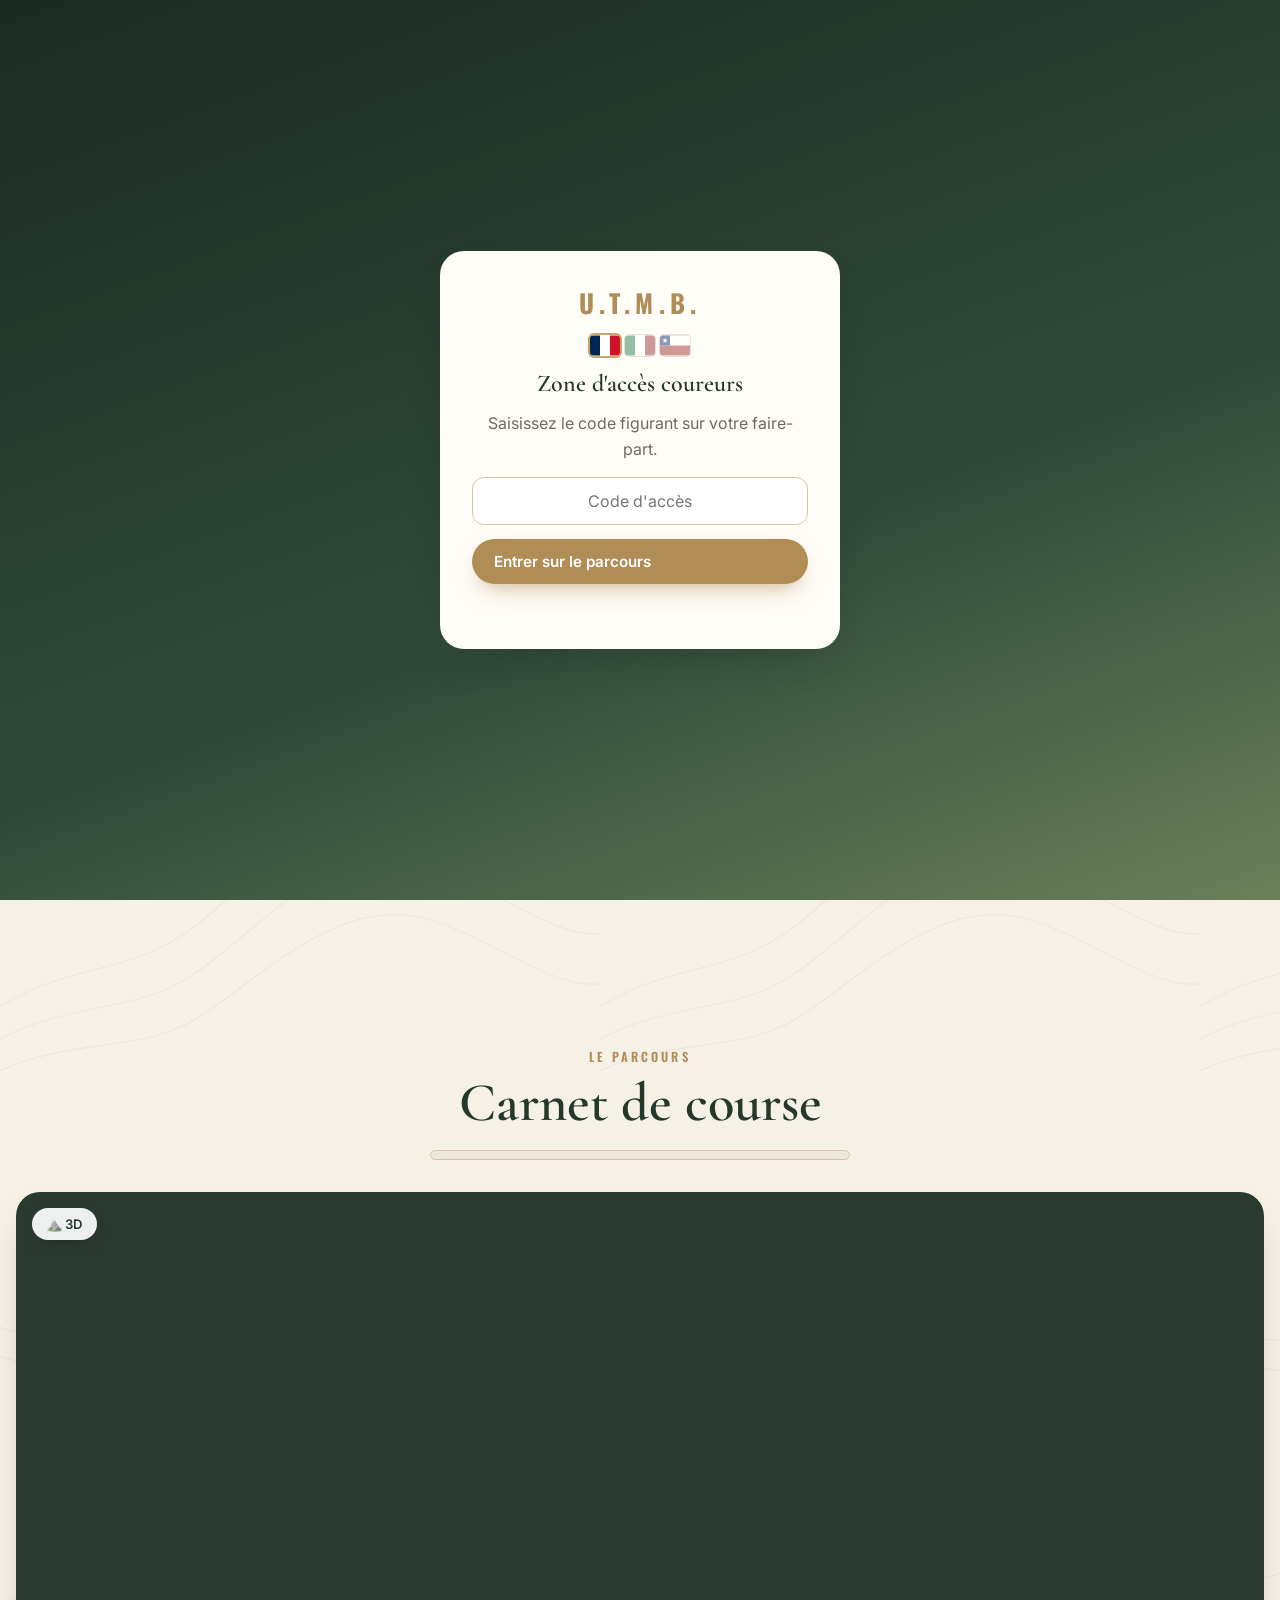
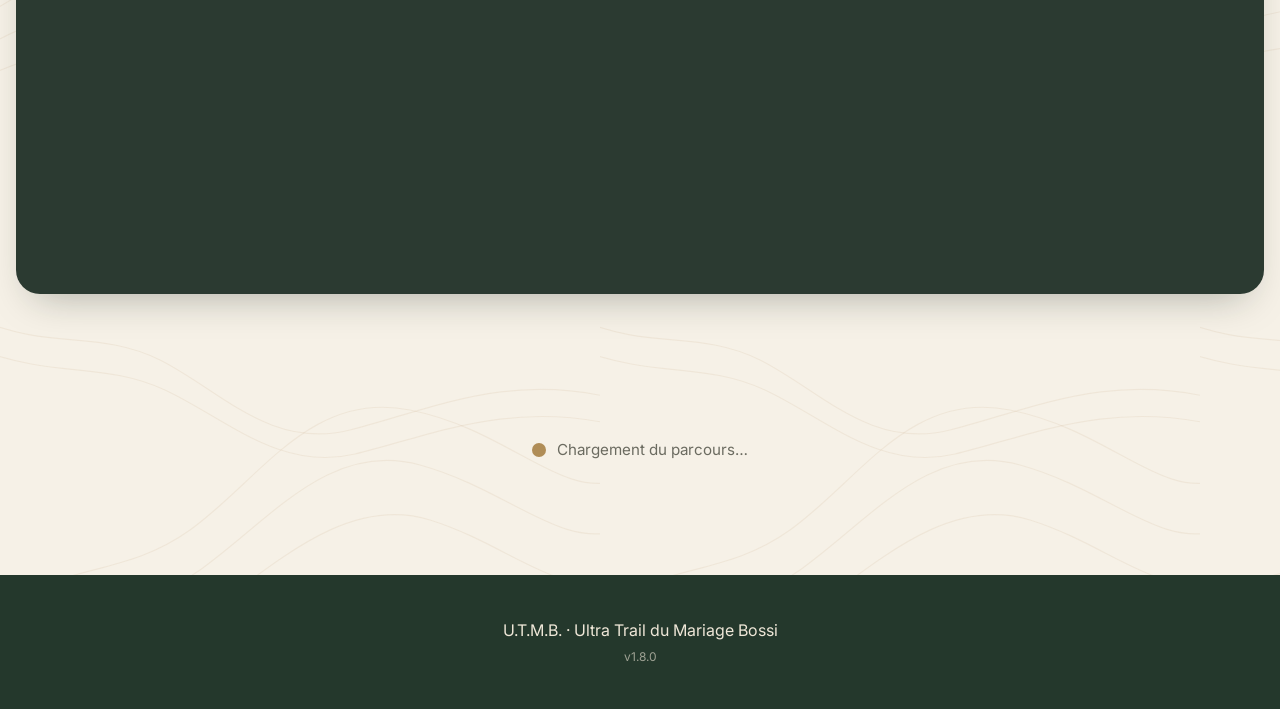
==== index.html @ bede14ff "Add files via upload" ====
<!DOCTYPE html>
<html lang="fr">
<head>
  <meta charset="utf-8">
  <meta name="viewport" content="width=device-width, initial-scale=1, viewport-fit=cover">
  <meta name="robots" content="noindex, nofollow">
  <meta name="theme-color" content="#24382c">
  <title>U.T.M.B. — Ultra Trail du Mariage Bossi</title>
  <!-- Appli (écran d'accueil) -->
  <link rel="manifest" href="manifest.webmanifest">
  <link rel="icon" href="icons/icon-192.png" type="image/png">
  <link rel="apple-touch-icon" href="icons/apple-touch-icon.png">
  <meta name="apple-mobile-web-app-capable" content="yes">
  <meta name="mobile-web-app-capable" content="yes">
  <meta name="apple-mobile-web-app-title" content="M&amp;L">
  <meta name="application-name" content="M&amp;L">
  <meta name="apple-mobile-web-app-status-bar-style" content="black-translucent">
  <link rel="preconnect" href="https://fonts.googleapis.com">
  <link rel="preconnect" href="https://fonts.gstatic.com" crossorigin>
  <!-- Polices chargées sans bloquer l'affichage -->
  <link rel="preload" as="style" href="https://fonts.googleapis.com/css2?family=Cormorant+Garamond:ital,wght@0,500;0,600;0,700;1,500&family=Inter:wght@400;500;600;700&family=Oswald:wght@500;600;700&display=swap" onload="this.onload=null;this.rel='stylesheet'">
  <!-- Connexions anticipées : données (Apps Script) et carte (chargée seulement à l'approche) -->
  <link rel="preconnect" href="https://script.google.com">
  <link rel="preconnect" href="https://script.googleusercontent.com">
  <link rel="dns-prefetch" href="https://unpkg.com">
  <link rel="stylesheet" href="style.css?v=1.8.0">
</head>
<body class="chargement">

  <!-- Porte d'accès (si code activé) -->
  <div id="gate" class="gate" hidden>
    <form id="gateForm" class="gate-card" autocomplete="off">
      <div class="gate-badge">U.T.M.B.</div>
      <div class="lang lang-gate" data-lang-switch></div>
      <h2 data-i18n="gate_titre">Zone d'accès coureurs</h2>
      <p data-i18n="gate_texte">Saisissez le code figurant sur votre faire-part.</p>
      <input id="gateInput" type="password" data-i18n-ph="gate_ph" placeholder="Code d'accès" aria-label="Code" required>
      <button type="submit" class="btn btn-gold" data-i18n="gate_btn">Entrer sur le parcours</button>
      <p id="gateError" class="gate-error" aria-live="polite"></p>
    </form>
  </div>

  <!-- Navigation -->
  <header class="nav" id="nav">
    <div class="nav-brand">
      <div class="nav-row">
        <a href="#top" class="nav-logo">U·T·M·B</a>
        <div class="lang" data-lang-switch role="group" aria-label="Langue / Lingua / Idioma"></div>
      </div>
    </div>
    <div class="nav-right">
      <button type="button" class="btn-install" id="btnInstall" hidden><span class="bi-ico" aria-hidden="true">📲</span><span class="bi-txt" data-i18n="installer_court">Installer l'appli</span></button>
      <nav id="navLinks" class="nav-links" aria-label="Sections"></nav>
    </div>
  </header>

  <!-- Accueil -->
  <section class="hero" id="top">
    <div class="hero-bg" id="heroBg"></div>
    <div class="hero-veil"></div>
    <div class="hero-content">
      <p class="hero-kicker" id="heroLieu"></p>
      <h1 class="hero-title" id="heroTitre">U.T.M.B.</h1>
      <p class="hero-sub" id="heroSousTitre">Ultra Trail du Mariage Bossi</p>
      <p class="hero-names" id="heroPrenoms"></p>
      <div class="chrono" id="chrono" hidden>
        <div><span id="cJ">0</span><small data-i18n="jours">jours</small></div>
        <div><span id="cH">00</span><small data-i18n="heures">heures</small></div>
        <div><span id="cM">00</span><small data-i18n="min">min</small></div>
        <div><span id="cS">00</span><small data-i18n="sec">sec</small></div>
      </div>
      <!-- Altimètre : l'altitude monte au fil des jours -->
      <div class="alti" id="alti" hidden>
        <svg class="alti-svg" viewBox="0 0 300 70" preserveAspectRatio="none" aria-hidden="true">
          <defs><clipPath id="altiClip"><rect id="altiClipRect" x="0" y="0" width="0" height="70"/></clipPath></defs>
          <path id="altiBase" class="alti-base"/>
          <path id="altiFill" class="alti-fill" clip-path="url(#altiClip)"/>
          <circle id="altiDot" class="alti-dot" r="5" cx="0" cy="62"/>
        </svg>
        <div class="alti-txt">
          <span class="alti-label" data-i18n="alti_label">Altitude du jour</span>
          <strong><span id="altiVal">0</span> m</strong>
          <span class="alti-max" id="altiMax"></span>
        </div>
      </div>
      <p class="hero-date" id="heroDate"></p>
    </div>
    <a href="#parcours" class="btn btn-gold btn-lg hero-cta" data-i18n="cta">Prendre le départ ↓</a>
    <div class="dossard" id="dossard" hidden>
      <div class="dossard-top" data-i18n="dossard_top">U.T.M.B. · Finisher en devenir</div>
      <div class="dossard-num" id="dossardNum">000</div>
      <div class="dossard-name" id="dossardName"></div>
    </div>
  </section>

  <!-- Mot d'accueil + bandeau photos -->
  <section class="intro">
    <p id="introMessage" class="intro-message"></p>
    <div class="strip" id="strip" hidden><div class="strip-track" id="stripTrack"></div></div>
  </section>

  <!-- Parcours 3D / 2D -->
  <section class="parcours" id="parcours">
    <div class="section-head">
      <span class="eyebrow" data-i18n="parcours_eyebrow">Le parcours</span>
      <h2 data-i18n="parcours_titre">Carnet de course</h2>
      <div class="progress">
        <div class="progress-bar"><span id="progressFill"></span></div>
        <p id="progressText"></p>
      </div>
    </div>
    <div class="map-wrap">
      <div id="map" class="map" role="region" aria-label="Map 3D"></div>
      <div id="map2d" class="map map2d" role="region" aria-label="Map 2D" hidden></div>
      <div class="map-tools">
        <button type="button" class="chip" id="btnTour" data-i18n="survol">⟳ Survol</button>
        <button type="button" class="chip" id="btnReset" data-i18n="ensemble">⌂ Vue d'ensemble</button>
        <button type="button" class="chip" id="btnMode">🗺️ 2D</button>
      </div>
      <aside class="cp-panel" id="cpPanel"></aside>
    </div>
  </section>

  <!-- Étapes / sections -->
  <main id="sections" class="sections" aria-busy="true"><div class="loader"><span class="loader-dot"></span><span data-i18n="chargement">Chargement du parcours…</span></div></main>

  <!-- Galerie -->
  <section class="galerie" id="galerie" hidden>
    <div class="section-head">
      <span class="eyebrow" data-i18n="galerie_eyebrow">Souvenirs de sentiers</span>
      <h2 data-i18n="galerie">Galerie</h2>
    </div>
    <div class="grid" id="galerieGrid"></div>
  </section>

  <footer class="footer">
    <p>U.T.M.B. · Ultra Trail du Mariage Bossi</p>
    <p class="footer-small" id="footerVersion"></p>
  </footer>

  <!-- Visionneuse -->
  <div class="lightbox" id="lightbox" hidden role="dialog" aria-modal="true">
    <button type="button" class="lb-close" id="lbClose" aria-label="✕">✕</button>
    <button type="button" class="lb-nav lb-prev" id="lbPrev" aria-label="‹">‹</button>
    <img id="lbImg" alt="">
    <button type="button" class="lb-nav lb-next" id="lbNext" aria-label="›">›</button>
    <span class="lb-count" id="lbCount" aria-live="polite"></span>
  </div>

  <!-- Aide installation iPhone -->
  <div class="modal" id="iosModal" hidden>
    <div class="modal-card" role="dialog" aria-modal="true" aria-labelledby="iosTitre">
      <button type="button" class="lb-close" id="iosClose" aria-label="✕">✕</button>
      <h3 id="iosTitre" data-i18n="ios_titre">Ajouter à l'écran d'accueil</h3>
      <ol>
        <li data-i18n="ios_1">Touchez le bouton Partager (carré avec une flèche) en bas de Safari.</li>
        <li data-i18n="ios_2">Choisissez « Sur l'écran d'accueil ».</li>
        <li data-i18n="ios_3">Touchez « Ajouter » : l'icône UTMB apparaît comme une appli.</li>
      </ol>
    </div>
  </div>

  <div class="toast" id="toast" role="status" aria-live="polite"></div>

  <script src="cles.js?v=1.8.0"></script>
  <script src="config.js?v=1.8.0"></script>
  <script src="i18n.js?v=1.8.0"></script>
  <script src="app.js?v=1.8.0"></script>
</body>
</html>
---- style.css ----
/* UTMB — Alpin chic & champêtre — V1.8.0 */
:root{
  --forest:#24382c; --forest-2:#2f4a3a; --moss:#6b7f5a; --sage:#a9b79a;
  --cream:#f6f1e7; --linen:#efe7d8; --sand:#d8c3a5; --gold:#b08d57; --gold-2:#c9a66b;
  --ink:#1f2a24; --muted:#6b6b60; --snow:#ffffff; --lock:#9a9a92;
  --radius:18px; --shadow:0 18px 40px -18px rgba(20,35,25,.35);
  --serif:'Cormorant Garamond',Georgia,serif; --sans:'Inter',system-ui,sans-serif; --race:'Oswald','Arial Narrow',sans-serif;
}
*{box-sizing:border-box}
[hidden]{display:none!important}
html{scroll-behavior:smooth}
body{margin:0;font-family:var(--sans);color:var(--ink);background:var(--cream);line-height:1.6;-webkit-font-smoothing:antialiased;
  background-image:url("data:image/svg+xml,%3Csvg xmlns='http://www.w3.org/2000/svg' width='600' height='600' viewBox='0 0 600 600'%3E%3Cg fill='none' stroke='%23b08d57' stroke-opacity='.10' stroke-width='1.2'%3E%3Cpath d='M-20 420c80-60 140-40 210-90s120-140 220-120 150 90 210 70'/%3E%3Cpath d='M-20 450c90-55 150-30 220-80s130-130 220-105 140 85 200 65'/%3E%3Cpath d='M-20 480c95-50 160-20 230-70s140-115 220-90 130 80 190 60'/%3E%3Cpath d='M-20 120c70 30 120 10 180 40s110 90 190 70 160-60 270-30'/%3E%3Cpath d='M-20 150c75 28 125 12 185 40s115 82 190 64 155-55 265-28'/%3E%3C/g%3E%3C/svg%3E");}
img{max-width:100%;display:block}
a{color:var(--forest-2)}
h1,h2,h3{font-family:var(--serif);font-weight:600;line-height:1.1;margin:0}
.btn{display:inline-flex;align-items:center;gap:.5rem;border:0;border-radius:999px;padding:.8rem 1.4rem;font:600 .95rem var(--sans);cursor:pointer;text-decoration:none;transition:transform .2s,box-shadow .2s,background .2s}
.btn:hover{transform:translateY(-2px)}
.btn:focus-visible,.chip:focus-visible,.lang button:focus-visible,.nav-links a:focus-visible,input:focus-visible,select:focus-visible,textarea:focus-visible{outline:3px solid var(--gold-2);outline-offset:2px}
.btn-gold{background:var(--gold);color:#fff;box-shadow:0 10px 24px -10px rgba(176,141,87,.8)}
.btn-gold:hover{background:#9c7a47}
.btn-ghost{background:transparent;color:var(--forest);border:1.5px solid var(--forest)}
.btn-glass{background:rgba(255,255,255,.14);color:#fff;border:1.5px solid rgba(255,255,255,.55);backdrop-filter:blur(4px)}
.btn-glass:hover{background:rgba(255,255,255,.24)}
.btn-lg{padding:1rem 1.8rem;font-size:1.05rem}
.eyebrow{font:600 .78rem var(--race);letter-spacing:.25em;text-transform:uppercase;color:var(--gold)}

/* Nav */
.nav{position:fixed;inset:0 0 auto 0;z-index:50;display:flex;align-items:center;justify-content:space-between;gap:1rem;padding:.7rem 1.2rem;padding-top:max(.7rem,env(safe-area-inset-top));transition:background .3s,box-shadow .3s}
.nav.scrolled{background:rgba(36,56,44,.92);backdrop-filter:blur(8px);box-shadow:0 6px 20px -10px rgba(0,0,0,.4)}
.nav-brand{display:flex;align-items:center;flex:none}
.nav-right{display:flex;align-items:center;gap:.6rem;min-width:0}
.nav-row{display:flex;align-items:center;gap:.8rem}
.btn-install{flex:none;display:inline-flex;align-items:center;gap:.3rem;border:1px solid rgba(255,255,255,.35);background:rgba(0,0,0,.18);color:rgba(255,255,255,.85);font:500 .72rem/1 var(--sans);letter-spacing:.02em;padding:.32rem .6rem;border-radius:999px;cursor:pointer;transition:background .2s,color .2s;white-space:nowrap}
.btn-install:hover{background:rgba(255,255,255,.15);color:#fff}
.btn-install:focus-visible{outline:2px solid var(--gold-2);outline-offset:2px}
.nav-logo{font:700 1.1rem var(--race);letter-spacing:.2em;color:#fff;text-decoration:none}
.nav-links{display:flex;gap:.35rem;overflow-x:auto;scrollbar-width:none;align-items:center;padding:3px 3px}
.nav-links::-webkit-scrollbar{display:none}
.nav-links a{display:inline-flex;align-items:center;gap:.35rem;white-space:nowrap;color:#fff;text-decoration:none;font-size:.85rem;padding:.35rem .75rem;border-radius:999px;opacity:.9;transition:background .2s}
.nav-links a:hover{background:rgba(255,255,255,.15)}
.nav-links a.current{background:rgba(201,166,107,.35);opacity:1}
.nav-links a.locked{opacity:.45}
.nl-num{display:none;line-height:1}

/* Sélecteur de langue */
.lang{display:flex;gap:.3rem;align-items:center}
.lang button{width:30px;height:21px;padding:0;border:0;border-radius:4px;overflow:hidden;cursor:pointer;background:none;opacity:.5;filter:saturate(.6);transition:opacity .2s,transform .2s,filter .2s;box-shadow:0 0 0 1px rgba(255,255,255,.35)}
.lang button svg{display:block;width:100%;height:100%;pointer-events:none}
.lang button:hover{opacity:.85;transform:translateY(-1px)}
.lang button[aria-pressed="true"]{opacity:1;filter:none;box-shadow:0 0 0 2px var(--gold-2)}
.lang-gate{justify-content:center}
.lang-gate button{box-shadow:0 0 0 1px var(--sand)}

/* Hero */
.hero{position:relative;min-height:100svh;display:grid;grid-template-columns:minmax(0,1fr);place-items:center;text-align:center;color:#fff;overflow:visible;z-index:2;background:linear-gradient(160deg,#1c2b22 0%,#2f4a3a 55%,#6b7f5a 100%)}
.hero-bg{position:absolute;inset:0;overflow:hidden;background:inherit}
.hero-bg .slide{position:absolute;inset:0;opacity:0;transition:opacity 1.6s ease}
.hero-bg .slide.on{opacity:1}
.hero-bg .slide img{width:100%;height:100%;object-fit:cover;object-position:var(--px,50%) var(--py,50%);transform-origin:var(--px,50%) var(--py,50%);transform:scale(calc(var(--z,1) * 1.06));transition:transform 8s ease}
.hero-bg .slide.on img{transform:scale(var(--z,1))}
.hero-bg.empty::after{content:"";position:absolute;inset:auto 0 0 0;height:55%;background:
  url("data:image/svg+xml,%3Csvg xmlns='http://www.w3.org/2000/svg' viewBox='0 0 1440 400' preserveAspectRatio='none'%3E%3Cpath fill='%23ffffff' fill-opacity='.08' d='M0 400 L0 260 L180 120 L300 220 L470 40 L640 230 L760 150 L900 260 L1060 90 L1220 240 L1440 140 L1440 400Z'/%3E%3Cpath fill='%23ffffff' fill-opacity='.12' d='M0 400 L0 320 L220 210 L380 300 L560 170 L720 300 L880 230 L1040 320 L1240 200 L1440 290 L1440 400Z'/%3E%3C/svg%3E") bottom/100% 100% no-repeat}
.hero-veil{position:absolute;inset:0;pointer-events:none;background:linear-gradient(180deg,rgba(20,30,24,.55) 0%,rgba(20,30,24,.25) 45%,rgba(20,30,24,.7) 100%)}
.hero-content{position:relative;z-index:2;padding:7rem 1.2rem 7.5rem;max-width:900px;width:100%;min-width:0}
.hero-kicker{font:600 .85rem var(--race);letter-spacing:.3em;text-transform:uppercase;color:var(--sand);margin:0 0 1rem}
.hero-title{font-family:var(--race);font-weight:700;font-size:clamp(3.6rem,13vw,9rem);letter-spacing:.08em;line-height:.95;text-shadow:0 8px 30px rgba(0,0,0,.35)}
.hero-sub{font:italic 500 clamp(1.3rem,3.6vw,2.1rem) var(--serif);margin:.4rem 0 1.4rem;color:var(--linen)}
.hero-names{font:600 clamp(1.8rem,5vw,3rem) var(--serif);margin:0 0 1.4rem}
.hero-date{font-size:.95rem;letter-spacing:.12em;text-transform:uppercase;color:var(--sand);margin:.4rem 0 2rem}
.hero-cta{position:absolute;z-index:4;left:50%;bottom:max(2rem,env(safe-area-inset-bottom));transform:translateX(-50%);white-space:nowrap}
.hero-cta:hover{transform:translate(-50%,-2px)}
.chrono{display:inline-grid;grid-template-columns:repeat(4,minmax(64px,1fr));gap:.5rem;margin:0 0 .8rem;padding:.7rem;border-radius:14px;background:rgba(0,0,0,.35);border:1px solid rgba(255,255,255,.18);backdrop-filter:blur(4px)}
.chrono div{display:flex;flex-direction:column;align-items:center}
.chrono span{font:600 clamp(1.6rem,5vw,2.4rem) var(--race);color:#fff;font-variant-numeric:tabular-nums}
.chrono small{font-size:.65rem;letter-spacing:.2em;text-transform:uppercase;color:var(--sand)}

/* Altimètre */
.alti{display:flex;align-items:center;gap:1rem;max-width:460px;width:100%;margin:0 auto .4rem;padding:.6rem .9rem;border-radius:14px;background:rgba(0,0,0,.3);border:1px solid rgba(255,255,255,.15);backdrop-filter:blur(4px)}
.alti-svg{flex:1;height:56px;min-width:0}
.alti-base{fill:rgba(255,255,255,.14);stroke:rgba(255,255,255,.35);stroke-width:1}
.alti-fill{fill:var(--gold-2);opacity:.9}
.alti-dot{fill:#fff;stroke:var(--gold);stroke-width:3;filter:drop-shadow(0 0 4px rgba(255,255,255,.8))}
.alti-txt{display:flex;flex-direction:column;align-items:flex-end;line-height:1.15;flex:none;text-align:right}
.alti-label{font:600 .6rem var(--race);letter-spacing:.2em;text-transform:uppercase;color:var(--sand)}
.alti-txt strong{font:700 1.5rem var(--race);font-variant-numeric:tabular-nums}
.alti-max{font-size:.7rem;color:var(--sand)}

/* Dossard */
.dossard{position:absolute;z-index:3;right:1.2rem;bottom:1.2rem;width:170px;background:#fff;color:var(--ink);border-radius:10px;padding:.6rem .7rem .7rem;box-shadow:var(--shadow);transform:rotate(-4deg);text-align:center;border-top:10px solid var(--gold)}
.dossard::before,.dossard::after{content:"";position:absolute;top:6px;width:8px;height:8px;border-radius:50%;background:var(--linen);box-shadow:inset 0 1px 2px rgba(0,0,0,.3)}
.dossard::before{left:8px}.dossard::after{right:8px}
.dossard-top{font:600 .6rem var(--race);letter-spacing:.15em;color:var(--muted)}
.dossard-num{font:700 3rem/1 var(--race);color:var(--forest)}
.dossard-name{font:600 .9rem var(--sans);text-transform:uppercase;letter-spacing:.05em}

/* Intro */
.intro{padding:4rem 1.2rem 2rem;text-align:center}
.intro-message{max-width:720px;margin:0 auto;font:500 clamp(1.25rem,2.8vw,1.6rem)/1.5 var(--serif);color:var(--forest)}
.strip{margin:2.5rem -1.2rem 0;overflow:hidden;-webkit-mask-image:linear-gradient(90deg,transparent,#000 8%,#000 92%,transparent);mask-image:linear-gradient(90deg,transparent,#000 8%,#000 92%,transparent);touch-action:pan-y}
.strip-track{display:flex;gap:1rem;width:max-content;will-change:transform;-webkit-backface-visibility:hidden;backface-visibility:hidden}

.strip img{height:220px;width:auto;min-width:120px;flex:none;border-radius:12px;object-fit:cover;cursor:zoom-in;box-shadow:var(--shadow)}
.strip img:nth-child(odd){transform:rotate(-1.5deg)}.strip img:nth-child(even){transform:rotate(1.5deg)}
@keyframes defile{to{transform:translateX(-50%)}}
.strip-in{margin:1.6rem -1.8rem}
.strip-in img{height:180px}

/* Sections communes */
.section-head{text-align:center;margin:0 auto 2rem;max-width:760px;padding:0 1.2rem}
.section-head h2{font-size:clamp(2.2rem,6vw,3.4rem);color:var(--forest);margin:.3rem 0 1rem}

/* Parcours */
.parcours{padding:3rem 0 4rem;scroll-margin-top:60px}
.progress{max-width:420px;margin:0 auto}
.progress-bar{height:10px;border-radius:999px;background:var(--linen);overflow:hidden;border:1px solid var(--sand)}
.progress-bar span{display:block;height:100%;width:0;background:linear-gradient(90deg,var(--moss),var(--gold));transition:width 1.4s ease}
.progress p{margin:.5rem 0 0;font-size:.9rem;color:var(--muted)}
.map-wrap{position:relative;margin:0 auto;max-width:1400px;padding:0 1rem}
.map{height:min(78vh,720px);min-height:460px;border-radius:24px;overflow:hidden;box-shadow:var(--shadow);background:#2b3a31}
.map-tools{position:absolute;top:1rem;left:2rem;display:flex;flex-wrap:wrap;gap:.5rem;z-index:5;max-width:calc(100% - 4rem)}
.chip{border:0;border-radius:999px;padding:.5rem .9rem;background:rgba(255,255,255,.92);color:var(--forest);font:600 .82rem var(--sans);cursor:pointer;box-shadow:0 6px 16px -8px rgba(0,0,0,.4)}
.chip.on{background:var(--gold);color:#fff}

/* Carte 2D */
.map2d{background:#2b3a31}
.m2-voile{fill:#14201a;opacity:.22;pointer-events:none}
.m2-photo image{pointer-events:none}
.m2-credit{position:absolute;right:.6rem;bottom:.5rem;font-size:10px;color:rgba(255,255,255,.75);text-shadow:0 1px 2px #000;pointer-events:none}
.map2d svg{display:block;width:100%;height:100%}
.m2-ring{fill:none;stroke:rgba(239,231,216,.12);stroke-width:1.2}
.m2-glow{fill:none;stroke:rgba(0,0,0,.35);stroke-width:7;stroke-linecap:round;stroke-linejoin:round}
.m2-route{fill:none;stroke:#fff;stroke-width:2.2;stroke-dasharray:4 5;stroke-linecap:round}
.m2-done{fill:none;stroke:#e0b56e;stroke-width:4.5;stroke-linecap:round;stroke-linejoin:round}
.m2-mk{cursor:pointer}
.m2-mk circle{fill:var(--gold);stroke:#fff;stroke-width:3}
.m2-mk.locked circle{fill:var(--lock)}
.m2-mk.nouveau circle{fill:#c0563b}
.m2-mk.active circle{stroke:var(--gold-2);stroke-width:5}
.m2-mk text{font-family:var(--race);font-weight:700;fill:#fff;text-anchor:middle;dominant-baseline:central;pointer-events:none}
.m2-lbl{font-family:var(--sans);font-weight:600;fill:#fff;text-anchor:middle;paint-order:stroke;stroke:rgba(0,0,0,.6);pointer-events:none}
.m2-summit{font-family:var(--sans);font-weight:600;fill:#fff;paint-order:stroke;stroke:rgba(0,0,0,.55)}
.m2-ring,.m2-glow,.m2-route,.m2-done,.m2-mk circle{vector-effect:non-scaling-stroke}
.m2-mk:focus{outline:none}
.m2-mk:focus-visible circle{stroke:var(--gold-2);stroke-width:5}

.cp-panel{position:absolute;top:1rem;right:2rem;bottom:1rem;width:300px;overflow-y:auto;z-index:5;display:flex;flex-direction:column;gap:.55rem;padding:.2rem;scrollbar-width:thin}
.cp{display:grid;grid-template-columns:44px 1fr;gap:.7rem;align-items:center;text-align:left;width:100%;border:0;border-radius:14px;padding:.65rem .75rem;background:rgba(255,255,255,.93);backdrop-filter:blur(6px);cursor:pointer;box-shadow:0 8px 20px -12px rgba(0,0,0,.5);transition:transform .2s,background .2s;font-family:var(--sans);color:var(--ink)}
.cp:hover{transform:translateX(-4px)}
.cp.active{background:var(--forest);color:#fff}
.cp.active .cp-meta{color:var(--sand)}
.cp-num{width:44px;height:44px;border-radius:50%;display:grid;place-items:center;font:700 1rem var(--race);background:var(--gold);color:#fff}
.cp.locked .cp-num{background:var(--lock)}
.cp.locked{opacity:.75}
.cp-title{font-weight:700;font-size:.95rem;display:flex;gap:.4rem;align-items:center;flex-wrap:wrap}
.cp-meta{font-size:.75rem;color:var(--muted)}
.badge{font:700 .62rem var(--race);letter-spacing:.1em;padding:.15rem .45rem;border-radius:999px;background:#c0563b;color:#fff;text-transform:uppercase;animation:pulse 1.8s infinite}
@keyframes pulse{50%{opacity:.55}}

/* Marqueurs carte 3D */
.marker{position:relative;width:40px;height:40px;border-radius:50%;display:grid;place-items:center;font:700 .95rem var(--race);color:#fff;background:var(--gold);border:3px solid #fff;box-shadow:0 6px 16px rgba(0,0,0,.45);cursor:pointer;transition:transform .2s}
.marker:hover{transform:scale(1.15)}
.marker.locked{background:var(--lock);width:34px;height:34px;font-size:.8rem}
.marker.nouveau{background:#c0563b}
.marker.nouveau::after{content:"";position:absolute;inset:-8px;border-radius:50%;border:3px solid #c0563b;animation:ring 1.6s infinite}
@keyframes ring{from{transform:scale(.8);opacity:1}to{transform:scale(1.5);opacity:0}}
.marker-label{position:absolute;top:44px;left:50%;transform:translateX(-50%);white-space:nowrap;font:600 .72rem var(--sans);color:#fff;text-shadow:0 1px 4px rgba(0,0,0,.9)}
.marker.locked .marker-label{top:auto;bottom:40px;opacity:.85}
.summit{font:600 .75rem var(--sans);color:#fff;text-shadow:0 1px 5px rgba(0,0,0,.9);display:flex;align-items:center;gap:.3rem}
.maplibregl-ctrl-attrib{font-size:10px}

/* Étapes */
.sections{display:flex;flex-direction:column;gap:2.5rem;padding:2rem 1rem 4rem;max-width:1000px;margin:0 auto}
.stage{position:relative;background:#fffdf8;border-radius:28px;box-shadow:var(--shadow);overflow:hidden;border:1px solid var(--linen);scroll-margin-top:80px}
.stage-head{display:flex;align-items:center;gap:1rem;padding:1.6rem 1.8rem 1.2rem;border-bottom:1px dashed var(--sand);background:linear-gradient(90deg,var(--linen),#fffdf8)}
.stage-num{flex:none;width:58px;height:58px;border-radius:50%;display:grid;place-items:center;font:700 1.3rem var(--race);color:#fff;background:var(--forest)}
.stage-cp{font:600 .75rem var(--race);letter-spacing:.2em;text-transform:uppercase;color:var(--gold)}
.stage h2{font-size:clamp(1.8rem,4.5vw,2.5rem);color:var(--forest)}
.stage-sub{margin:.1rem 0 0;color:var(--muted);font-style:italic;font-family:var(--serif);font-size:1.15rem}
.stage-body{padding:1.6rem 1.8rem 2rem}
.stage-body p{margin:0 0 1rem}
.stage-photos{display:grid;grid-template-columns:repeat(auto-fill,minmax(160px,1fr));gap:.7rem;margin:1.2rem 0}
.stage-photos img,.grid img{width:100%;aspect-ratio:4/3;object-fit:cover;border-radius:12px;cursor:zoom-in;transition:transform .3s}
.stage-photos img:hover,.grid img:hover{transform:scale(1.03)}
.stage.locked .stage-head{background:#eeece6}
.stage.locked .stage-num{background:var(--lock)}
.stage.locked h2,.stage.locked .stage-cp{color:var(--lock)}
.stage.locked .stage-body{position:relative;min-height:170px;display:grid;place-items:center;text-align:center;color:var(--muted);
  background:repeating-linear-gradient(-45deg,#f3f1ec 0 14px,#ebe8e1 14px 28px)}
.lock-ico{font-size:2.2rem;margin-bottom:.3rem}
.stage-new{position:absolute;top:1.1rem;right:1.2rem}
/* Pastille « Nouveau » : en ligne sur ordinateur, posée sur la pastille numérotée sur téléphone */
.num-wrap{position:relative;flex:none;display:inline-flex}
.badge-coin{display:none}
.stage-head{position:relative}
.nl-badge{margin-left:.15rem;font-size:.55rem;padding:.1rem .4rem}
.stage-head{padding-right:7.5rem}
.stage.locked .stage-head{padding-right:1.8rem}

/* Formulaires */
.form{display:grid;gap:1rem;margin-top:1.2rem;padding:1.4rem;border-radius:18px;background:var(--cream);border:1px solid var(--linen)}
.form-grid{display:grid;grid-template-columns:repeat(2,minmax(0,1fr));gap:1rem 1rem}
.q{display:flex;flex-direction:column;gap:.35rem;min-width:0}
.q-pleine{grid-column:1/-1}
.q > label,.choice-set legend{font-weight:600;font-size:.88rem;color:var(--forest)}
.choice-set{border:0;margin:0;padding:0;min-width:0}
.choice-set legend{padding:0;margin-bottom:.45rem}
.q-aide{margin:-.2rem 0 .5rem;font-size:.8rem;color:var(--muted)}
.req{color:#b04030;font-weight:700}
.form-legende{margin:0;font-size:.78rem;color:var(--muted)}
.q-err input,.q-err select,.q-err textarea{border-color:#b04030!important;box-shadow:0 0 0 3px rgba(176,64,48,.15)}
.q-err .choice label{border-color:#b04030}
.q-err > label,.q-err legend{color:#b04030}
.form input,.form select,.form textarea{font:400 1rem var(--sans);padding:.75rem .9rem;border-radius:12px;border:1.5px solid var(--sand);background:#fff;color:var(--ink);width:100%}
.form textarea{min-height:90px;resize:vertical}
.choice{display:flex;gap:.6rem;flex-wrap:wrap}
.choice label{display:flex;flex:1;min-width:110px;flex-direction:row;color:var(--ink);font-size:.95rem;align-items:center;gap:.5rem;padding:.75rem 1rem;border-radius:12px;border:1.5px solid var(--sand);background:#fff;cursor:pointer;font-weight:500}
.choice input{width:auto;flex:none;margin:0;accent-color:var(--forest)}
.choice .opt{flex:1;min-width:0;overflow-wrap:anywhere;line-height:1.35}
.choice label:has(input:checked){border-color:var(--forest);background:#eaf0e6}
.hp{position:absolute;left:-9999px}
.form-msg{margin:0;font-weight:600}
.form-msg.ok{color:var(--forest-2)}.form-msg.err{color:#b04030}
.form-off{font-size:.85rem;color:var(--muted);font-style:italic}

/* Hébergements */
.rows{display:flex;flex-direction:column;gap:.7rem;margin:1rem 0 .5rem}
.row{display:grid;grid-template-columns:minmax(0,1.1fr) minmax(0,2fr) auto;gap:1.2rem;align-items:center;border-radius:16px;border:1px solid var(--linen);background:#fff;padding:1rem 1.2rem}
.row-id{display:flex;flex-direction:column;gap:.25rem;min-width:0}
.row .tag{align-self:flex-start;font:600 .68rem var(--race);letter-spacing:.12em;text-transform:uppercase;color:#fff;background:var(--moss);padding:.12rem .55rem;border-radius:999px}
.row h3{font-size:1.3rem;color:var(--forest)}
.row .meta{font-size:.85rem;color:var(--muted)}
.row-desc{margin:0!important;font-size:.95rem;min-width:0}
.row-lien{white-space:nowrap;font-weight:600;font-size:.9rem;padding:.5rem .9rem;border-radius:999px;border:1.5px solid var(--forest);text-decoration:none}
.row-lien:hover{background:var(--forest);color:#fff}

/* Programme */
.timeline{list-style:none;margin:1rem 0 0;padding:0 0 0 1.4rem;border-left:2px dashed var(--sand)}
.timeline li{position:relative;padding:0 0 1.4rem 1rem}
.timeline li::before{content:"";position:absolute;left:-1.95rem;top:.25rem;width:16px;height:16px;border-radius:50%;background:var(--gold);border:3px solid #fffdf8}
.tl-time{font:600 1.05rem var(--race);color:var(--gold)}
.tl-title{font:600 1.3rem var(--serif);color:var(--forest)}
.tl-place{font-size:.85rem;color:var(--muted)}

/* Galerie */
.galerie{padding:2rem 1rem 4rem;max-width:1200px;margin:0 auto;scroll-margin-top:70px}
.grid{columns:3 220px;column-gap:.8rem}
.grid img{margin-bottom:.8rem;aspect-ratio:auto;break-inside:avoid}

/* Footer */
.footer{text-align:center;padding:2.5rem 1rem;padding-bottom:max(2.5rem,env(safe-area-inset-bottom));background:var(--forest);color:var(--linen)}
.footer p{margin:.2rem 0}.footer-small{font-size:.75rem;opacity:.6}

/* Lightbox / modale / toast */
.lightbox{position:fixed;inset:0;z-index:100;background:rgba(15,20,17,.92);display:grid;place-items:center;padding:1rem}
.lightbox img{max-height:86vh;max-width:min(88vw,1600px);border-radius:10px;user-select:none;-webkit-user-drag:none}
.lb-nav{position:absolute;top:50%;transform:translateY(-50%);width:52px;height:52px;border-radius:50%;border:0;background:rgba(255,255,255,.88);color:var(--forest);font:400 2.2rem/1 var(--serif);cursor:pointer;display:grid;place-items:center;padding:0 0 .25rem;box-shadow:0 6px 20px rgba(0,0,0,.35);transition:background .2s}
.lb-nav:hover{background:#fff}
.lb-nav:focus-visible,.lb-close:focus-visible{outline:3px solid var(--gold-2);outline-offset:2px}
.lb-prev{left:1rem}.lb-next{right:1rem}
.lb-count{position:absolute;bottom:1rem;left:50%;transform:translateX(-50%);color:#fff;font:600 .85rem var(--sans);background:rgba(0,0,0,.45);padding:.25rem .7rem;border-radius:999px}
.lb-count:empty{display:none}
.lb-close{position:absolute;top:1rem;right:1rem;width:44px;height:44px;border-radius:50%;border:0;background:#fff;font-size:1.1rem;cursor:pointer}
.modal{position:fixed;inset:0;z-index:110;background:rgba(15,20,17,.7);display:grid;place-items:center;padding:1rem}
.modal-card{position:relative;width:min(420px,100%);background:#fffdf8;border-radius:22px;padding:1.6rem 1.4rem 1.2rem;box-shadow:var(--shadow)}
.modal-card h3{color:var(--forest);font-size:1.6rem;margin:0 2.6rem .6rem 0}
.modal-card ol{margin:0;padding-left:1.2rem}.modal-card li{margin:.45rem 0}
.modal-card .lb-close{top:.7rem;right:.7rem;width:38px;height:38px;background:var(--linen)}
.toast{visibility:hidden;position:fixed;left:50%;bottom:1.5rem;transform:translate(-50%,200%);z-index:90;background:var(--forest);color:#fff;padding:.75rem 1.2rem;border-radius:16px;box-shadow:var(--shadow);font-weight:600;transition:transform .4s;width:max-content;max-width:min(92vw,560px);text-align:center;line-height:1.35}
.toast.show{visibility:visible;transform:translate(-50%,0)}

/* Porte d'accès */
.gate{position:fixed;inset:0;z-index:200;display:grid;place-items:center;padding:1rem;background:linear-gradient(160deg,#1c2b22,#2f4a3a 60%,#6b7f5a)}
.gate-card{width:min(400px,100%);background:#fffdf8;border-radius:24px;padding:2rem;text-align:center;box-shadow:var(--shadow);display:grid;gap:.9rem}
.gate-badge{font:700 1.6rem var(--race);letter-spacing:.2em;color:var(--gold)}
.gate-card h2{color:var(--forest)}
.gate-card p{margin:0;color:var(--muted)}
.gate-card input{font:1rem var(--sans);padding:.8rem 1rem;border-radius:12px;border:1.5px solid var(--sand);text-align:center}
.gate-error{color:#b04030;min-height:1.2em}

/* Responsive : téléphone */
@media (max-width:820px){
  .nav{padding:.5rem .6rem;padding-top:max(.5rem,env(safe-area-inset-top));gap:.4rem;background:rgba(36,56,44,.88);backdrop-filter:blur(8px)}
  .nav-row{gap:.45rem}
  .nav-logo{font-size:.9rem;letter-spacing:.12em}
  .lang{gap:.22rem}
  .lang button{width:24px;height:17px}
  /* Étapes en pastilles numérotées, toutes visibles */
  .nav-links{gap:.28rem;flex:1;justify-content:flex-end}
  .nav-links a{position:relative;padding:0;width:30px;height:30px;justify-content:center;align-items:center;border-radius:50%;background:var(--gold);opacity:1;font:700 .85rem/1 var(--race);flex:none;overflow:visible;text-align:center;gap:0}
  .nav-links a .nl-badge{position:absolute;right:-3px;bottom:-3px;width:12px;height:12px;margin:0;padding:0;font-size:0;background:#e0533a;border:2px solid #fff;border-radius:50%;animation:none;box-shadow:0 1px 3px rgba(0,0,0,.4)}
  .nav-links a .nl-num{display:block;width:100%;text-align:center;white-space:nowrap}
  .nav-links a.locked{background:rgba(255,255,255,.18);opacity:1;font-size:.62rem}
  .nav-links a.current{box-shadow:0 0 0 2px #fff;background:var(--gold-2)}
  .nav-links a.locked.current{background:rgba(255,255,255,.3)}
  .nav-links a.nl-gal{background:var(--moss)}
  .nl-txt{display:none}
  .nl-num{display:inline}
  .hero-content{padding:6.4rem 1rem 3.5rem}
  .hero-bg .slide img{object-position:var(--pxm,var(--px,50%)) var(--pym,var(--py,50%));transform-origin:var(--pxm,var(--px,50%)) var(--pym,var(--py,50%))}
  .badge-inline{display:none}
  .badge-coin{display:block;position:absolute;right:1rem;bottom:.75rem;font-size:.58rem;padding:.14rem .5rem;letter-spacing:.08em;white-space:nowrap;z-index:1}
  .stage.is-new .stage-head{padding-bottom:2.4rem}
  .cp{position:relative}
  .cp .badge-coin{right:.7rem;bottom:.5rem;font-size:.52rem}
  .cp.is-new{padding-bottom:1.6rem}
  .stage-head{padding-right:1.2rem}
  .hero-cta{bottom:0;transform:translate(-50%,50%);box-shadow:0 12px 28px -8px rgba(0,0,0,.45)}
  .hero-cta:hover{transform:translate(-50%,50%)}
  .intro{padding-top:4.5rem}
.hero-title{letter-spacing:.04em}
  .chrono{grid-template-columns:repeat(4,minmax(0,1fr));width:100%;max-width:380px;gap:.3rem;padding:.6rem .4rem}
  .chrono small{letter-spacing:.1em}
  .alti{gap:.6rem;padding:.5rem .7rem}
  .alti-txt strong{font-size:1.25rem}
  .map{height:62vh;min-height:380px}
  .cp-panel{position:static;width:auto;flex-direction:row;overflow-x:auto;padding:1rem .2rem .4rem;scroll-snap-type:x mandatory}
  .cp{min-width:230px;scroll-snap-align:start}
  .cp:hover{transform:none}
  .map-tools{left:1.6rem}
  .stage-head,.stage-body{padding-left:1.2rem;padding-right:1.2rem}
  .dossard{position:relative;right:auto;bottom:auto;margin:-1.5rem auto 3.5rem;width:150px;z-index:2}.dossard-num{font-size:2.2rem}
  .hero{grid-template-rows:1fr auto}
  .strip img{height:160px}
  .toast{font-size:.88rem;bottom:1rem}
  .form-grid{grid-template-columns:1fr}
  .choice{flex-direction:column}
  .choice label{min-width:0;width:100%}
  .form{padding:1.1rem}
  .row{grid-template-columns:1fr;gap:.5rem;padding:.9rem 1rem}
  .row-lien{justify-self:start}
  .strip-in{margin:1.4rem -1.2rem}
  .strip-in img{height:140px}
    .nav-right{gap:.3rem;flex:1;justify-content:flex-end}
    .btn-install{width:27px;height:27px;padding:0;justify-content:center;border-radius:50%;font-size:.8rem}
    .bi-txt{display:none}
    .nav-links{flex:0 1 auto;gap:.2rem;padding:3px 2px}
    .nav-links a{width:27px;height:27px;font-size:.8rem}
    .lightbox{padding:.5rem}
    .lightbox img{max-width:calc(100vw - 1rem);max-height:76vh;border-radius:6px}
    .lb-nav{width:42px;height:42px;font-size:1.8rem;top:auto;bottom:1.2rem;transform:none}
    .lb-prev{left:1.2rem}.lb-next{right:1.2rem}
    .lb-count{bottom:1.9rem}
}
@media (max-width:360px){
  .nav-logo{display:none}
}
/* Mode appli installée */
@media (display-mode:standalone){ .hero{min-height:100vh} }
@media (prefers-reduced-motion:reduce){*{animation:none!important;transition:none!important}}

/* Chargement */
.loader{display:flex;align-items:center;justify-content:center;gap:.7rem;padding:3rem 1rem;color:var(--muted);font-size:.95rem}
.loader-dot{width:14px;height:14px;border-radius:50%;background:var(--gold);animation:pulse 1.1s infinite}
.map{position:relative}
.map.loading::after{content:"";position:absolute;left:50%;top:50%;width:38px;height:38px;margin:-19px 0 0 -19px;border-radius:50%;border:4px solid rgba(255,255,255,.2);border-top-color:var(--gold-2);animation:tourne .9s linear infinite}
@keyframes tourne{to{transform:rotate(360deg)}}
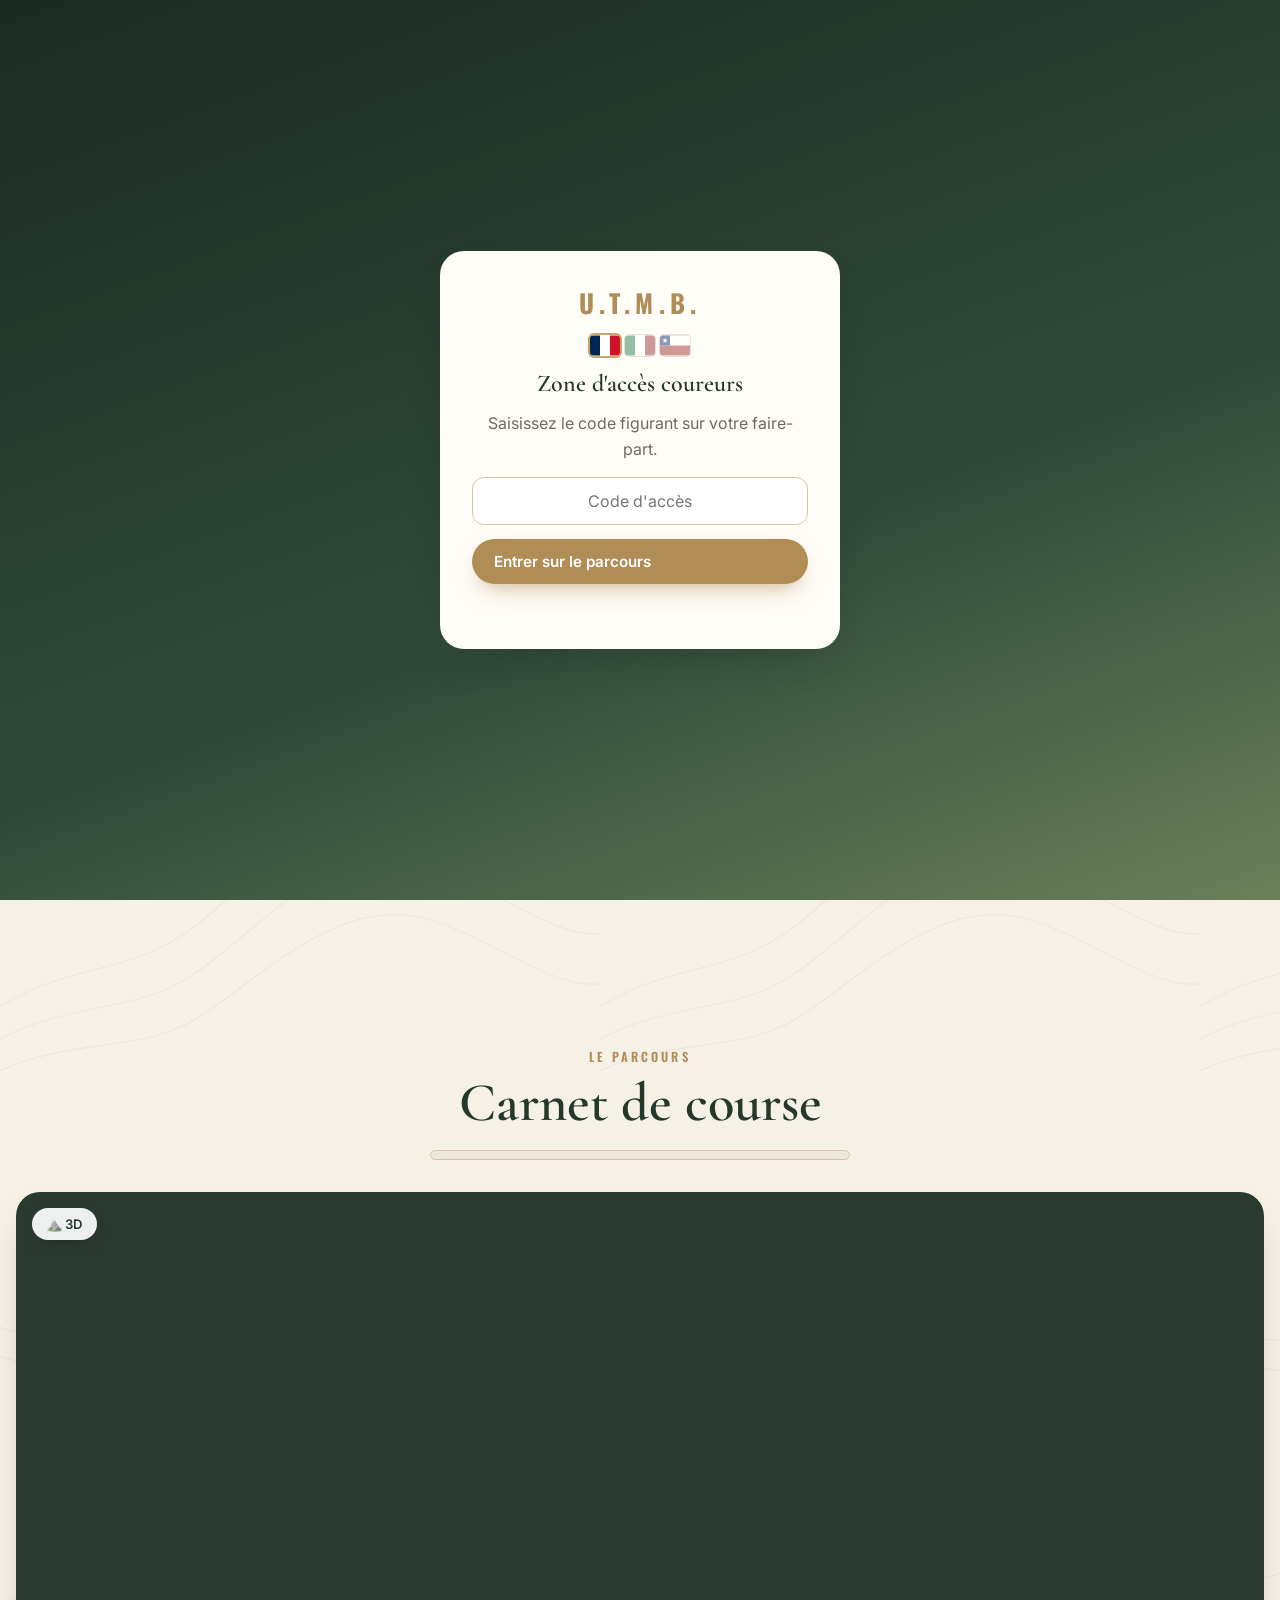
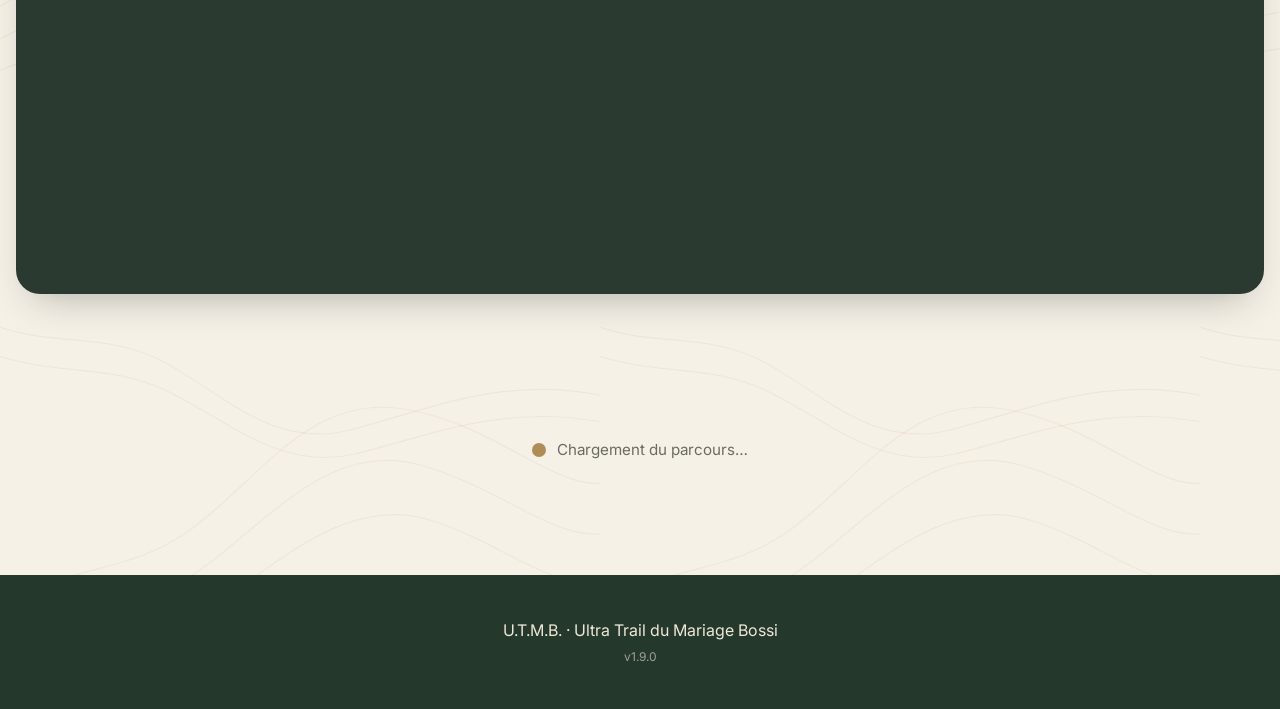
==== commit 46b1b8b7: "Add files via upload" ====
--- a/index.html
+++ b/index.html
@@ -23,7 +23,7 @@
   <link rel="preconnect" href="https://script.google.com">
   <link rel="preconnect" href="https://script.googleusercontent.com">
   <link rel="dns-prefetch" href="https://unpkg.com">
-  <link rel="stylesheet" href="style.css?v=1.8.0">
+  <link rel="stylesheet" href="style.css?v=1.9.0">
 </head>
 <body class="chargement">
 
@@ -162,9 +162,9 @@
 
   <div class="toast" id="toast" role="status" aria-live="polite"></div>
 
-  <script src="cles.js?v=1.8.0"></script>
-  <script src="config.js?v=1.8.0"></script>
-  <script src="i18n.js?v=1.8.0"></script>
-  <script src="app.js?v=1.8.0"></script>
+  <script src="cles.js?v=1.9.0"></script>
+  <script src="config.js?v=1.9.0"></script>
+  <script src="i18n.js?v=1.9.0"></script>
+  <script src="app.js?v=1.9.0"></script>
 </body>
 </html>
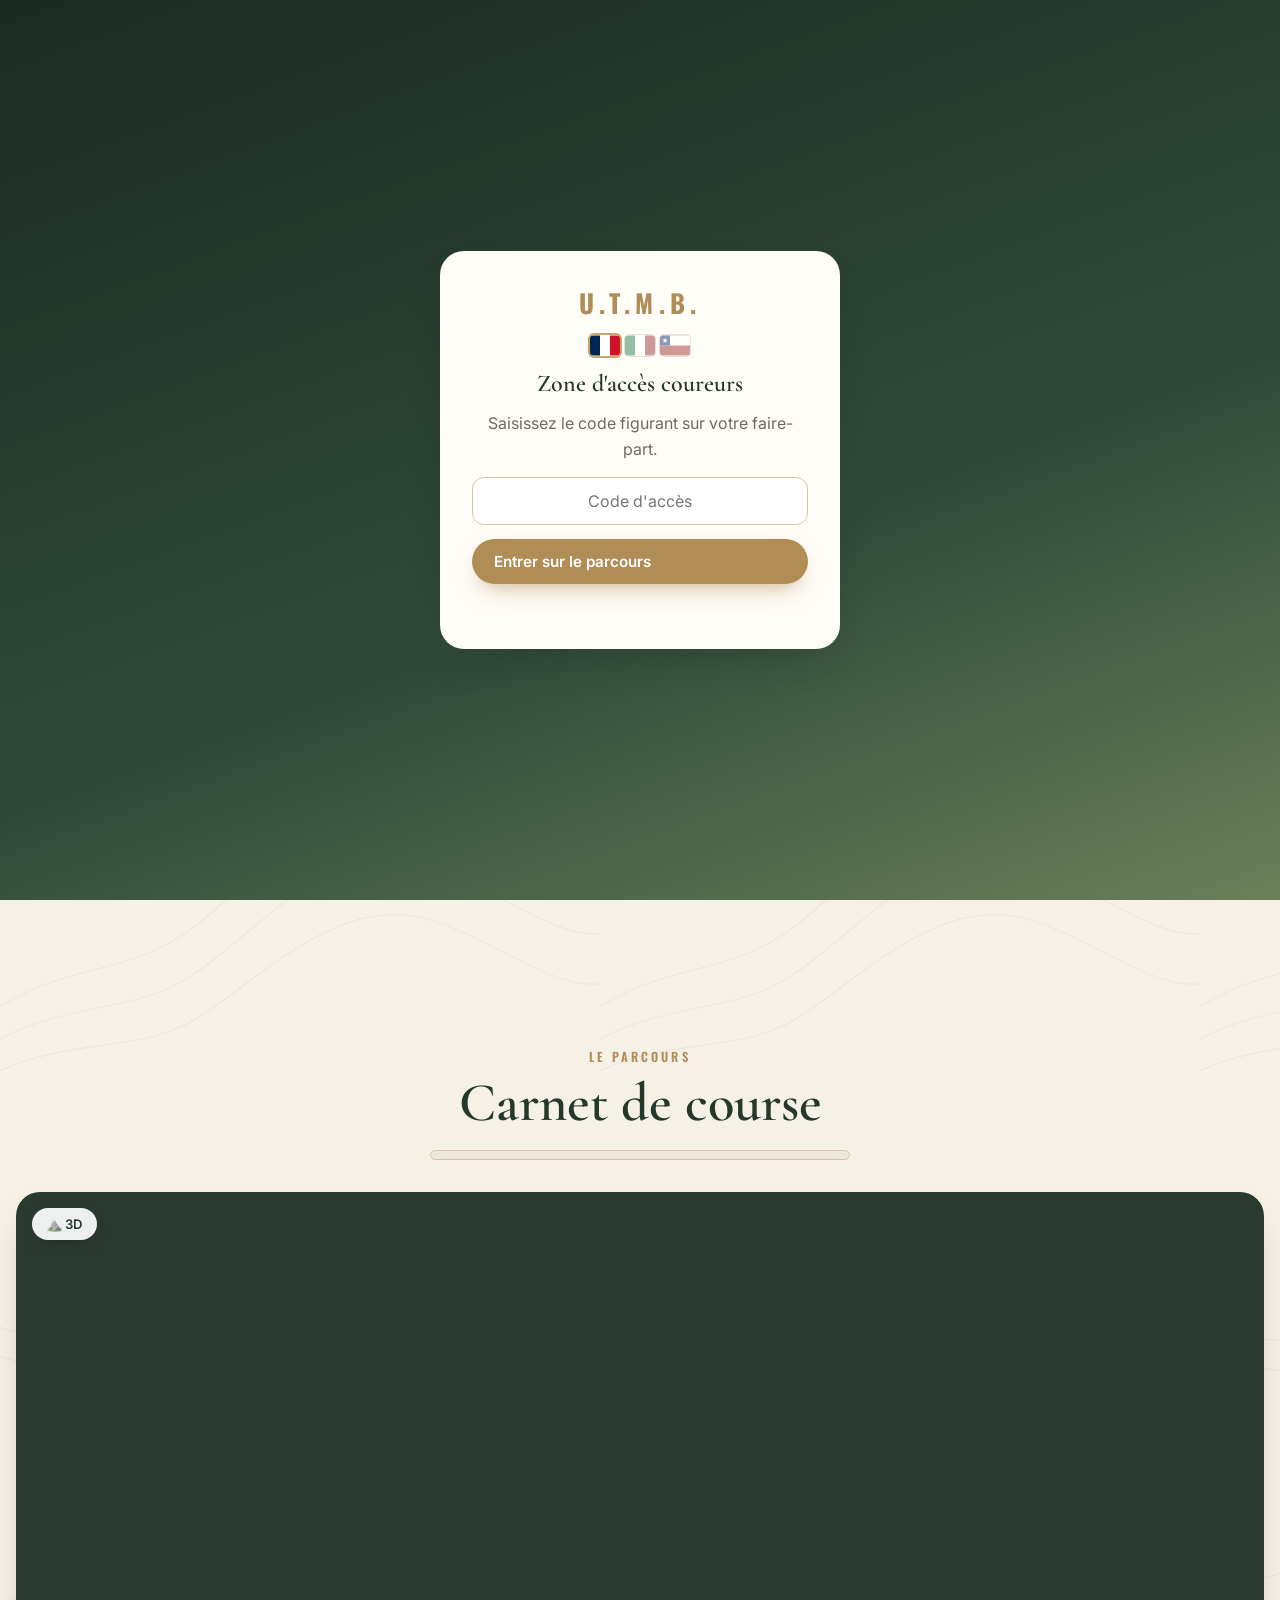
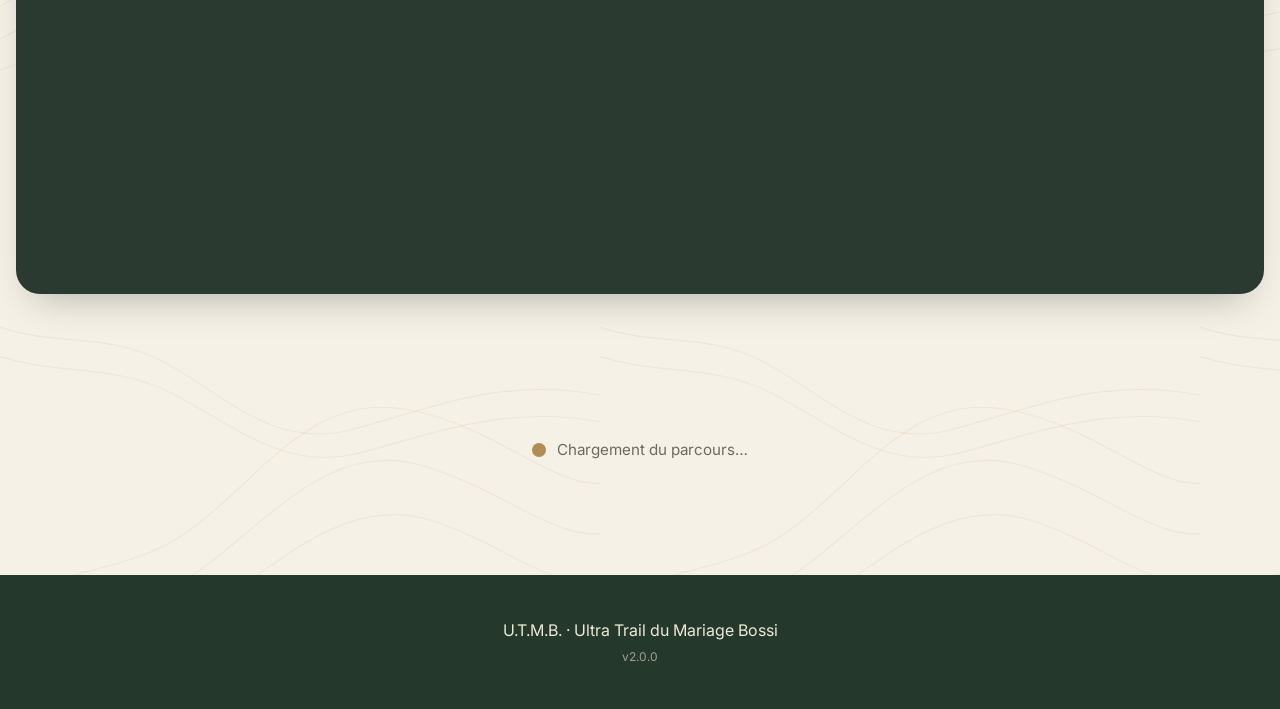
==== commit 648aa7cc: "Add files via upload" ====
--- a/index.html
+++ b/index.html
@@ -23,7 +23,7 @@
   <link rel="preconnect" href="https://script.google.com">
   <link rel="preconnect" href="https://script.googleusercontent.com">
   <link rel="dns-prefetch" href="https://unpkg.com">
-  <link rel="stylesheet" href="style.css?v=1.9.0">
+  <link rel="stylesheet" href="style.css?v=2.0.0">
 </head>
 <body class="chargement">
 
@@ -136,6 +136,7 @@
   <footer class="footer">
     <p>U.T.M.B. · Ultra Trail du Mariage Bossi</p>
     <p class="footer-small" id="footerVersion"></p>
+    <button type="button" class="coach-toggle" id="coachToggle" hidden></button>
   </footer>
 
   <!-- Visionneuse -->
@@ -162,9 +163,9 @@
 
   <div class="toast" id="toast" role="status" aria-live="polite"></div>
 
-  <script src="cles.js?v=1.9.0"></script>
-  <script src="config.js?v=1.9.0"></script>
-  <script src="i18n.js?v=1.9.0"></script>
-  <script src="app.js?v=1.9.0"></script>
+  <script src="cles.js?v=2.0.0"></script>
+  <script src="config.js?v=2.0.0"></script>
+  <script src="i18n.js?v=2.0.0"></script>
+  <script src="app.js?v=2.0.0"></script>
 </body>
 </html>
--- a/style.css
+++ b/style.css
@@ -1,4 +1,4 @@
-/* UTMB — Alpin chic & champêtre — V1.8.0 */
+/* UTMB — Alpin chic & champêtre — V2.0.0 */
 :root{
   --forest:#24382c; --forest-2:#2f4a3a; --moss:#6b7f5a; --sage:#a9b79a;
   --cream:#f6f1e7; --linen:#efe7d8; --sand:#d8c3a5; --gold:#b08d57; --gold-2:#c9a66b;
@@ -355,3 +355,8 @@
 .map{position:relative}
 .map.loading::after{content:"";position:absolute;left:50%;top:50%;width:38px;height:38px;margin:-19px 0 0 -19px;border-radius:50%;border:4px solid rgba(255,255,255,.2);border-top-color:var(--gold-2);animation:tourne .9s linear infinite}
 @keyframes tourne{to{transform:rotate(360deg)}}
+
+/* Coach : seul le bouton du pied de page est dans le chargement initial (aucune image) */
+.coach-toggle{margin-top:.7rem;background:none;border:1px solid rgba(255,255,255,.3);color:var(--linen);border-radius:999px;font:500 .72rem var(--sans);padding:.28rem .75rem;cursor:pointer;opacity:.75;transition:opacity .2s}
+.coach-toggle:hover{opacity:1}
+.coach-toggle:focus-visible{outline:2px solid var(--gold-2);outline-offset:2px}
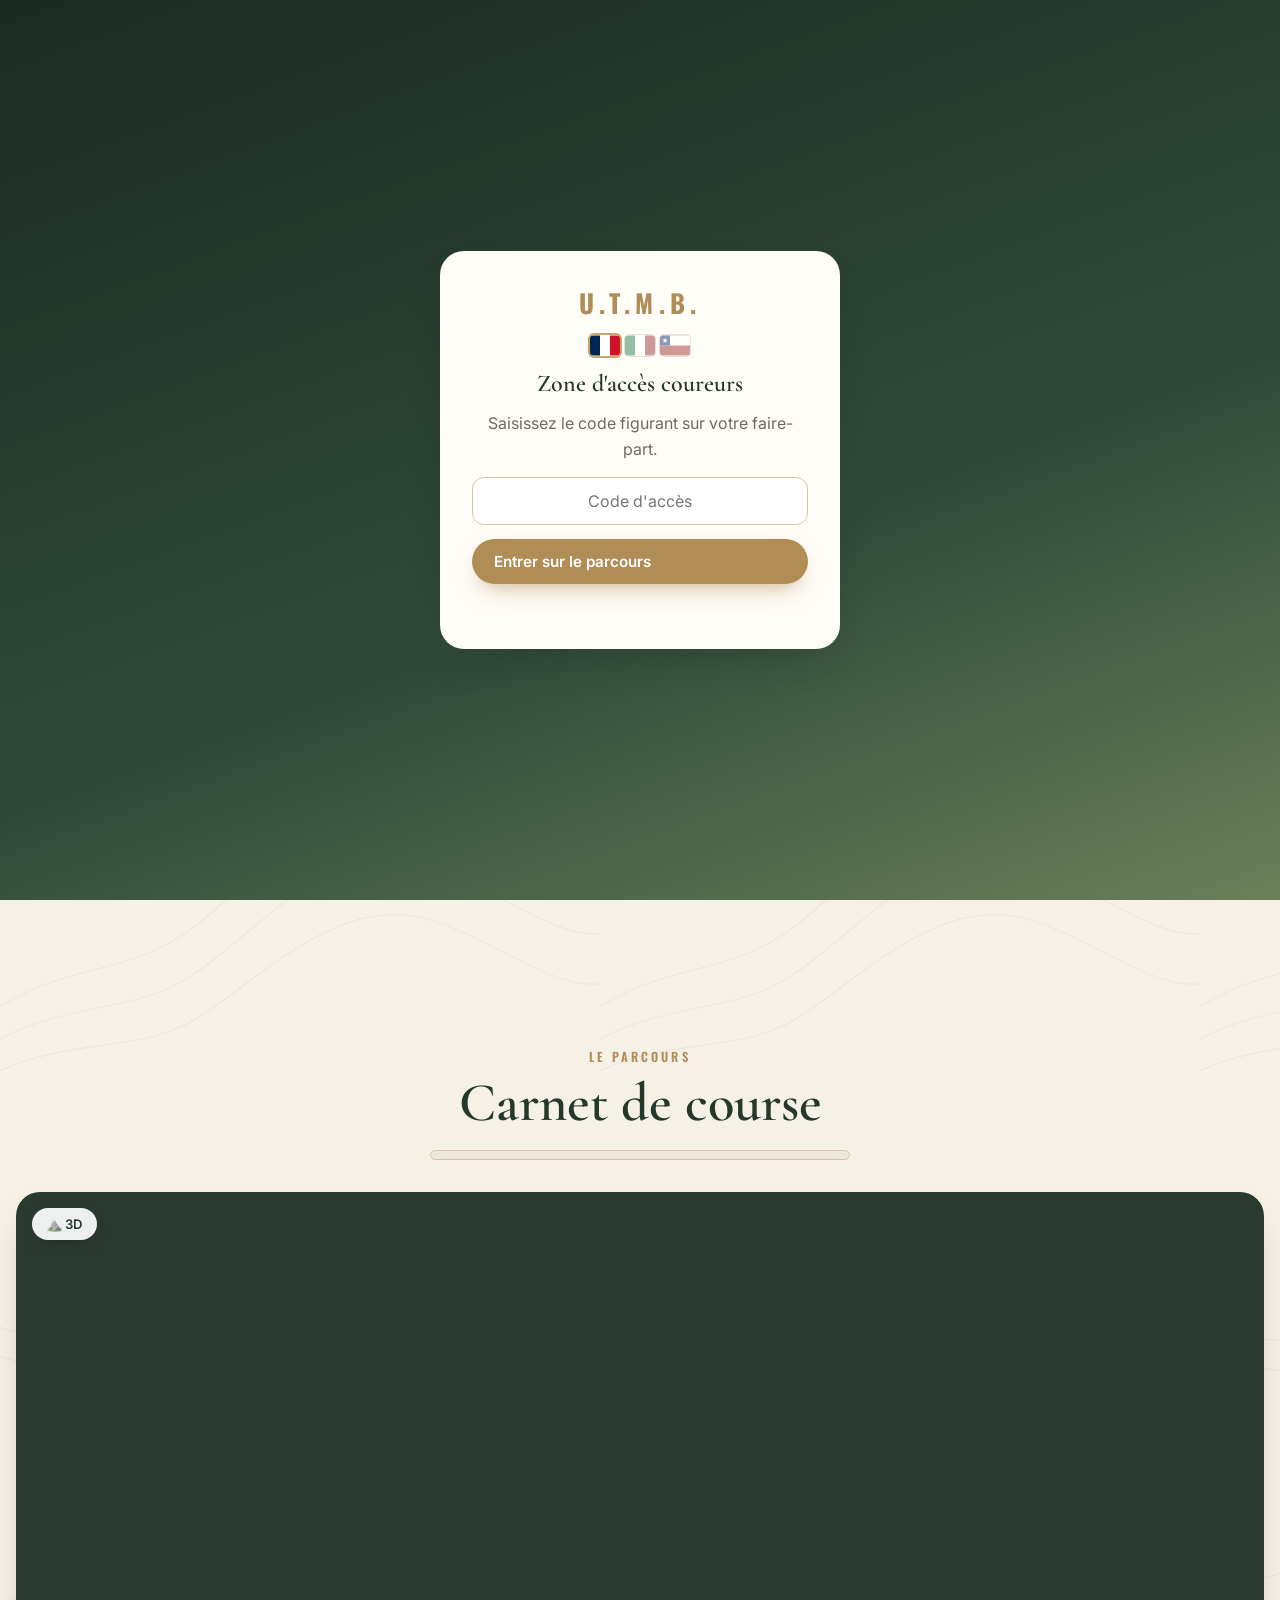
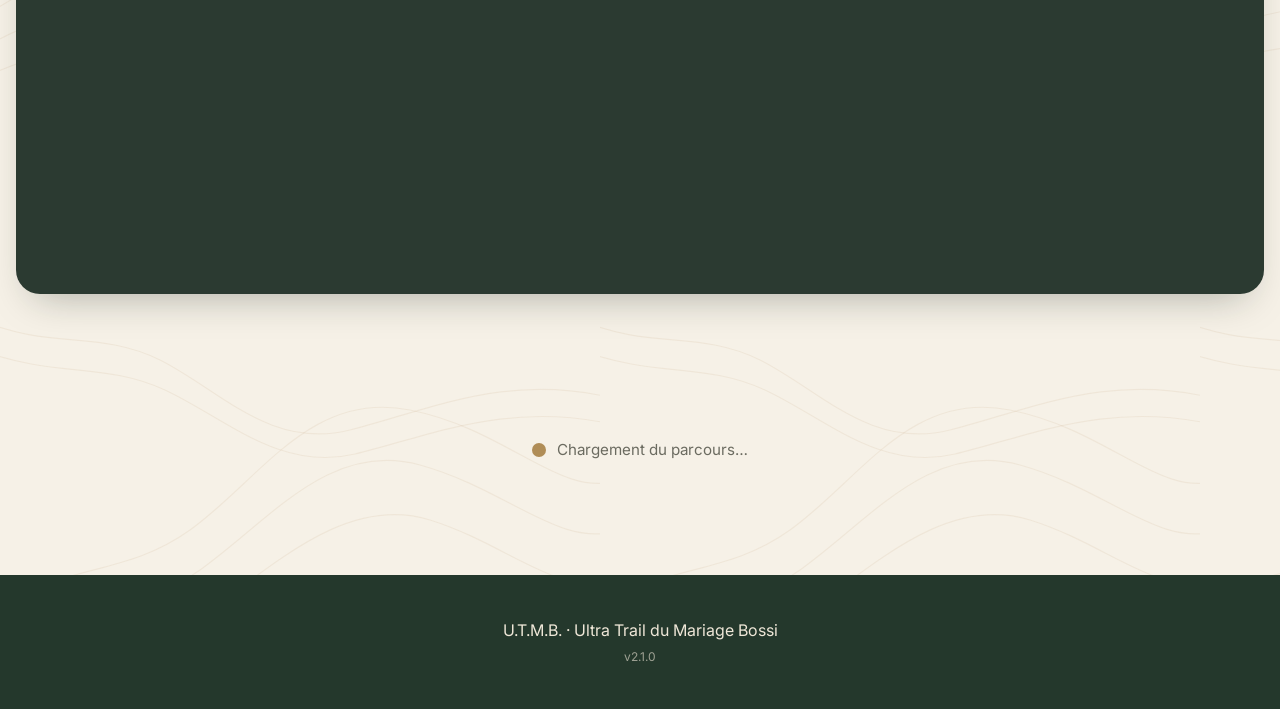
==== commit ac6257a3: "Add files via upload" ====
--- a/index.html
+++ b/index.html
@@ -23,7 +23,7 @@
   <link rel="preconnect" href="https://script.google.com">
   <link rel="preconnect" href="https://script.googleusercontent.com">
   <link rel="dns-prefetch" href="https://unpkg.com">
-  <link rel="stylesheet" href="style.css?v=2.0.0">
+  <link rel="stylesheet" href="style.css?v=2.1.0">
 </head>
 <body class="chargement">
 
@@ -163,9 +163,9 @@
 
   <div class="toast" id="toast" role="status" aria-live="polite"></div>
 
-  <script src="cles.js?v=2.0.0"></script>
-  <script src="config.js?v=2.0.0"></script>
-  <script src="i18n.js?v=2.0.0"></script>
-  <script src="app.js?v=2.0.0"></script>
+  <script src="cles.js?v=2.1.0"></script>
+  <script src="config.js?v=2.1.0"></script>
+  <script src="i18n.js?v=2.1.0"></script>
+  <script src="app.js?v=2.1.0"></script>
 </body>
 </html>
--- a/style.css
+++ b/style.css
@@ -1,4 +1,4 @@
-/* UTMB — Alpin chic & champêtre — V2.0.0 */
+/* UTMB — Alpin chic & champêtre — V2.1.0 */
 :root{
   --forest:#24382c; --forest-2:#2f4a3a; --moss:#6b7f5a; --sage:#a9b79a;
   --cream:#f6f1e7; --linen:#efe7d8; --sand:#d8c3a5; --gold:#b08d57; --gold-2:#c9a66b;
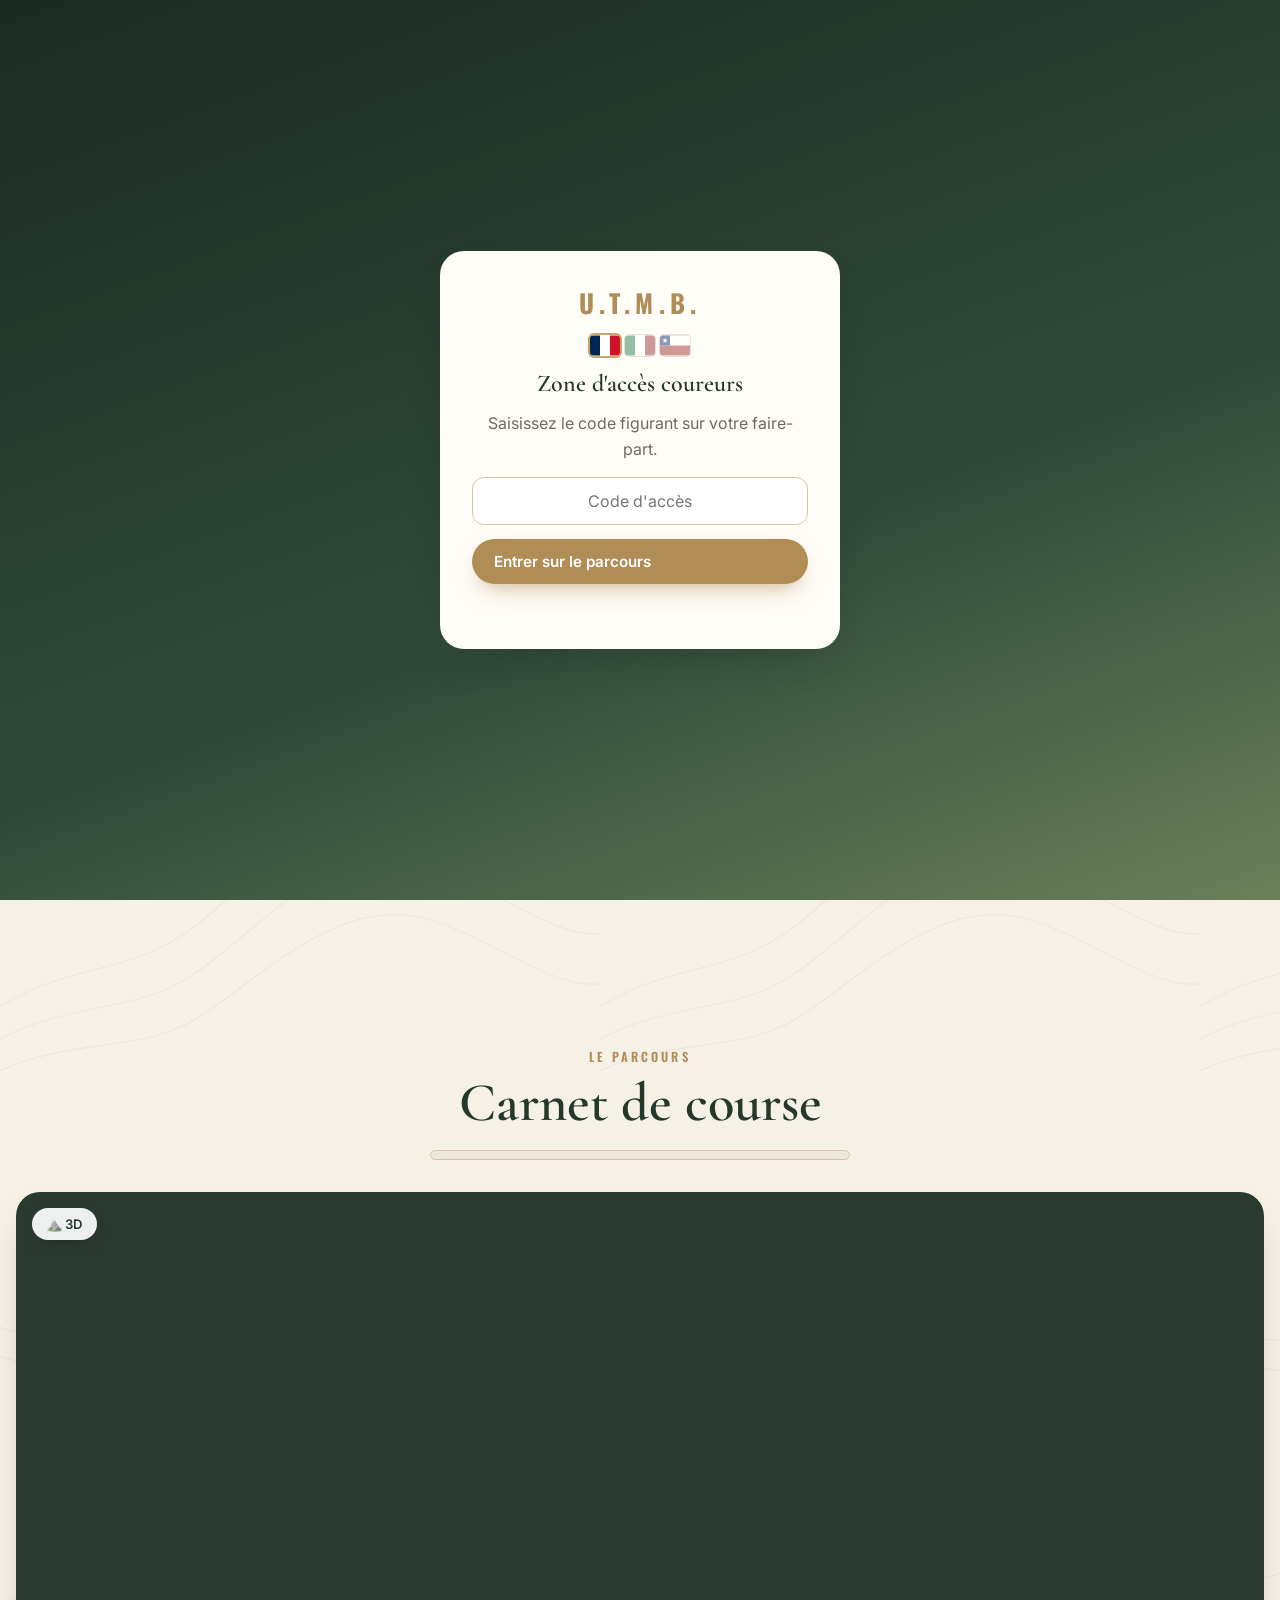
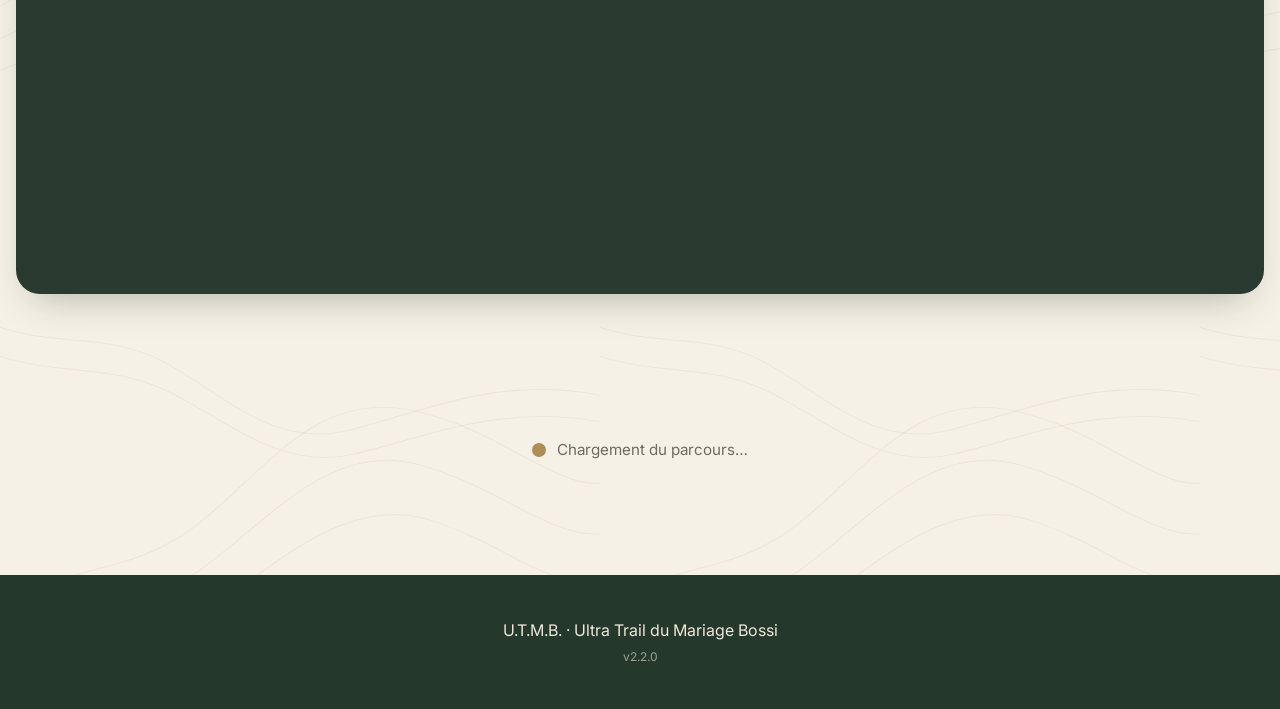
==== commit d297949d: "Add files via upload" ====
--- a/index.html
+++ b/index.html
@@ -23,7 +23,7 @@
   <link rel="preconnect" href="https://script.google.com">
   <link rel="preconnect" href="https://script.googleusercontent.com">
   <link rel="dns-prefetch" href="https://unpkg.com">
-  <link rel="stylesheet" href="style.css?v=2.1.0">
+  <link rel="stylesheet" href="style.css?v=2.2.0">
 </head>
 <body class="chargement">
 
@@ -163,9 +163,9 @@
 
   <div class="toast" id="toast" role="status" aria-live="polite"></div>
 
-  <script src="cles.js?v=2.1.0"></script>
-  <script src="config.js?v=2.1.0"></script>
-  <script src="i18n.js?v=2.1.0"></script>
-  <script src="app.js?v=2.1.0"></script>
+  <script src="cles.js?v=2.2.0"></script>
+  <script src="config.js?v=2.2.0"></script>
+  <script src="i18n.js?v=2.2.0"></script>
+  <script src="app.js?v=2.2.0"></script>
 </body>
 </html>
--- a/style.css
+++ b/style.css
@@ -1,4 +1,4 @@
-/* UTMB — Alpin chic & champêtre — V2.1.0 */
+/* UTMB — Alpin chic & champêtre — V2.2.0 */
 :root{
   --forest:#24382c; --forest-2:#2f4a3a; --moss:#6b7f5a; --sage:#a9b79a;
   --cream:#f6f1e7; --linen:#efe7d8; --sand:#d8c3a5; --gold:#b08d57; --gold-2:#c9a66b;
@@ -218,6 +218,18 @@
 .choice input{width:auto;flex:none;margin:0;accent-color:var(--forest)}
 .choice .opt{flex:1;min-width:0;overflow-wrap:anywhere;line-height:1.35}
 .choice label:has(input:checked){border-color:var(--forest);background:#eaf0e6}
+/* Sélections compactes pilotées par Questions › type=pastilles.
+   Le contrôle natif reste présent pour le clavier et les lecteurs d'écran. */
+.pills{align-items:center;gap:.55rem}
+.pills label{position:relative;flex:0 1 auto;min-width:0;width:auto;border-radius:999px;padding:.62rem 1rem;gap:.45rem;box-shadow:0 2px 8px rgba(36,56,44,.06);transition:border-color .18s,background .18s,color .18s,transform .18s,box-shadow .18s}
+.pills label:hover{transform:translateY(-1px);border-color:var(--moss);box-shadow:0 6px 14px -8px rgba(36,56,44,.45)}
+.pills input{position:absolute;width:1px!important;height:1px!important;padding:0!important;margin:-1px!important;overflow:hidden;clip:rect(0 0 0 0);clip-path:inset(50%);white-space:nowrap;border:0}
+.pills label::before{content:"";display:block;flex:none;width:.72rem;height:.72rem;border:1.5px solid var(--moss);border-radius:50%;background:#fff;box-shadow:inset 0 0 0 2px #fff}
+.pills-multi label::before{border-radius:3px}
+.pills label:has(input:checked){color:#fff;border-color:var(--forest);background:var(--forest);box-shadow:0 7px 16px -9px rgba(36,56,44,.8)}
+.pills label:has(input:checked)::before{background:var(--gold-2);border-color:var(--gold-2)}
+.pills-multi label:has(input:checked)::before{content:"✓";display:grid;place-items:center;color:var(--forest);font:800 .62rem/1 var(--sans)}
+.pills label:has(input:focus-visible){outline:3px solid var(--gold-2);outline-offset:3px}
 .hp{position:absolute;left:-9999px}
 .form-msg{margin:0;font-weight:600}
 .form-msg.ok{color:var(--forest-2)}.form-msg.err{color:#b04030}
@@ -326,6 +338,8 @@
   .form-grid{grid-template-columns:1fr}
   .choice{flex-direction:column}
   .choice label{min-width:0;width:100%}
+  .choice.pills{flex-direction:row;align-items:center}
+  .choice.pills label{width:auto}
   .form{padding:1.1rem}
   .row{grid-template-columns:1fr;gap:.5rem;padding:.9rem 1rem}
   .row-lien{justify-self:start}
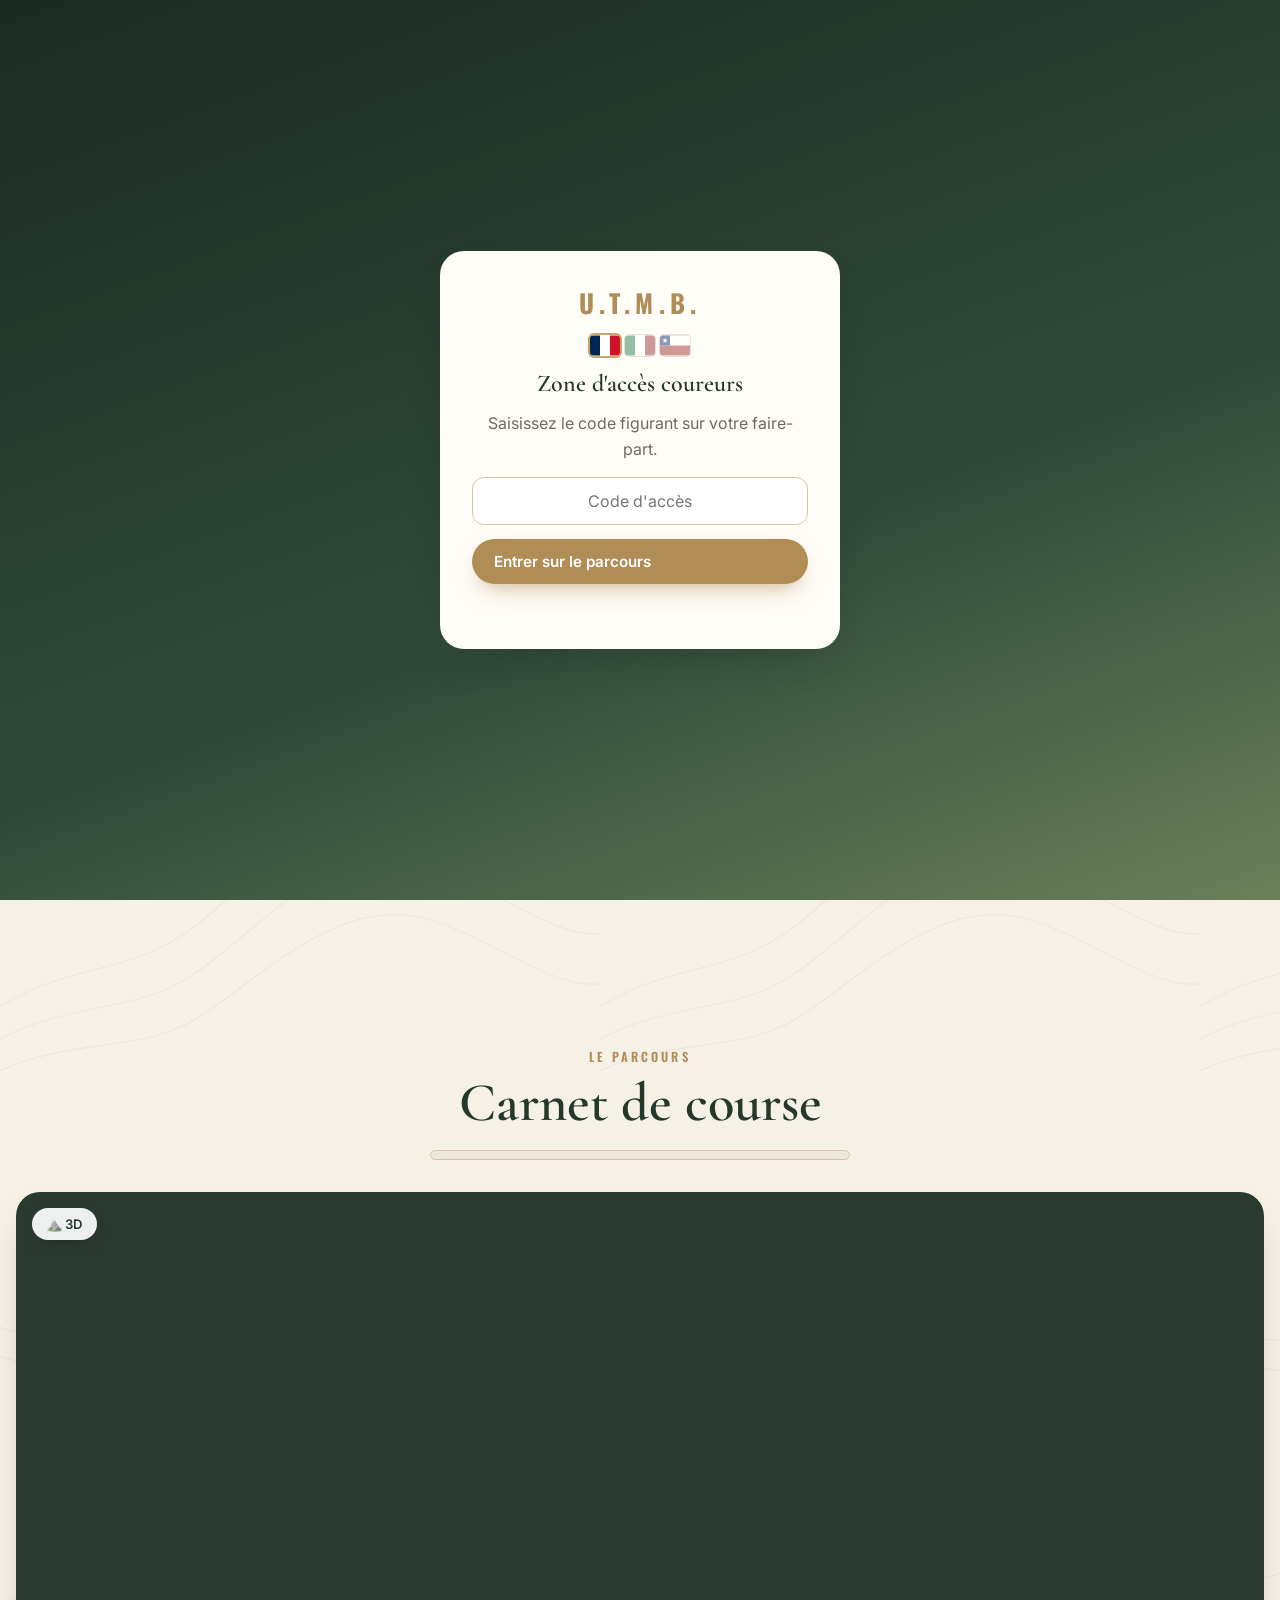
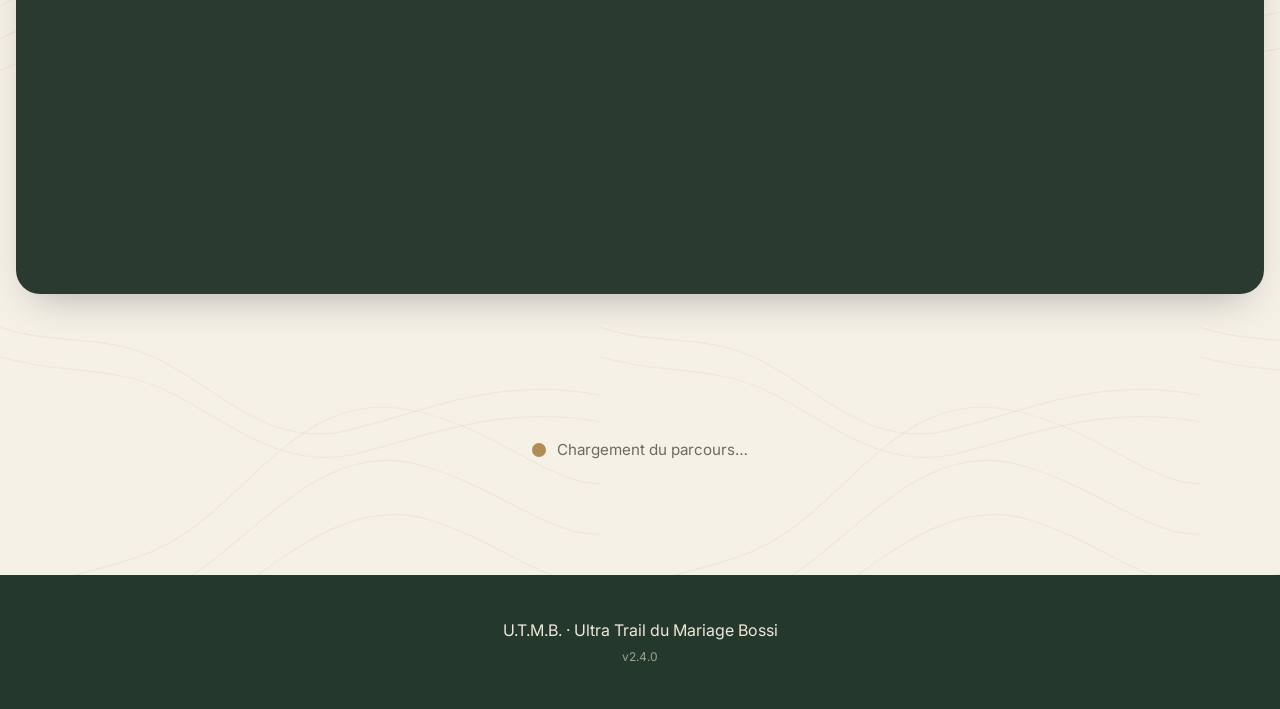
==== commit a36ac18e: "Add files via upload" ====
--- a/index.html
+++ b/index.html
@@ -23,7 +23,7 @@
   <link rel="preconnect" href="https://script.google.com">
   <link rel="preconnect" href="https://script.googleusercontent.com">
   <link rel="dns-prefetch" href="https://unpkg.com">
-  <link rel="stylesheet" href="style.css?v=2.2.0">
+  <link rel="stylesheet" href="style.css?v=2.4.0">
 </head>
 <body class="chargement">
 
@@ -163,9 +163,10 @@
 
   <div class="toast" id="toast" role="status" aria-live="polite"></div>
 
-  <script src="cles.js?v=2.2.0"></script>
-  <script src="config.js?v=2.2.0"></script>
-  <script src="i18n.js?v=2.2.0"></script>
-  <script src="app.js?v=2.2.0"></script>
+  <script src="cles.js?v=2.4.0"></script>
+  <script src="config.js?v=2.4.0"></script>
+  <script src="i18n.js?v=2.4.0"></script>
+  <script src="app.js?v=2.4.0"></script>
 </body>
 </html>
+
--- a/style.css
+++ b/style.css
@@ -1,4 +1,4 @@
-/* UTMB — Alpin chic & champêtre — V2.2.0 */
+/* UTMB — Alpin chic & champêtre — V2.4.0 */
 :root{
   --forest:#24382c; --forest-2:#2f4a3a; --moss:#6b7f5a; --sage:#a9b79a;
   --cream:#f6f1e7; --linen:#efe7d8; --sand:#d8c3a5; --gold:#b08d57; --gold-2:#c9a66b;
@@ -234,6 +234,12 @@
 .form-msg{margin:0;font-weight:600}
 .form-msg.ok{color:var(--forest-2)}.form-msg.err{color:#b04030}
 .form-off{font-size:.85rem;color:var(--muted);font-style:italic}
+.form-deadline{grid-column:1/-1;display:flex;align-items:center;gap:.8rem;min-width:0;padding:.85rem 1rem;border:1px solid rgba(176,141,87,.42);border-left:4px solid var(--gold);border-radius:14px;background:linear-gradient(135deg,#fffdf8,#f4ecdd);box-shadow:0 8px 20px -16px rgba(36,56,44,.65);color:var(--forest)}
+.form-deadline-icon{flex:0 0 2.25rem;width:2.25rem;height:2.25rem;display:grid;place-items:center;border-radius:50%;background:var(--forest);font-size:1.05rem}
+.form-deadline-text{display:flex;flex-wrap:wrap;align-items:baseline;gap:.2rem .55rem;min-width:0;line-height:1.25}
+.form-deadline-label{font:600 .72rem var(--race);letter-spacing:.12em;text-transform:uppercase;color:var(--gold);overflow-wrap:anywhere}
+.form-deadline-date{font:700 clamp(.95rem,2.3vw,1.08rem) var(--sans);color:var(--forest);overflow-wrap:anywhere}
+@media(max-width:480px){.form-deadline{align-items:flex-start;padding:.8rem .85rem}.form-deadline-icon{flex-basis:2rem;width:2rem;height:2rem}.form-deadline-text{display:grid;gap:.18rem}.form-deadline-label{font-size:.66rem;letter-spacing:.1em}.form-deadline-date{font-size:.95rem}}
 
 /* Hébergements */
 .rows{display:flex;flex-direction:column;gap:.7rem;margin:1rem 0 .5rem}
@@ -374,3 +380,4 @@
 .coach-toggle{margin-top:.7rem;background:none;border:1px solid rgba(255,255,255,.3);color:var(--linen);border-radius:999px;font:500 .72rem var(--sans);padding:.28rem .75rem;cursor:pointer;opacity:.75;transition:opacity .2s}
 .coach-toggle:hover{opacity:1}
 .coach-toggle:focus-visible{outline:2px solid var(--gold-2);outline-offset:2px}
+
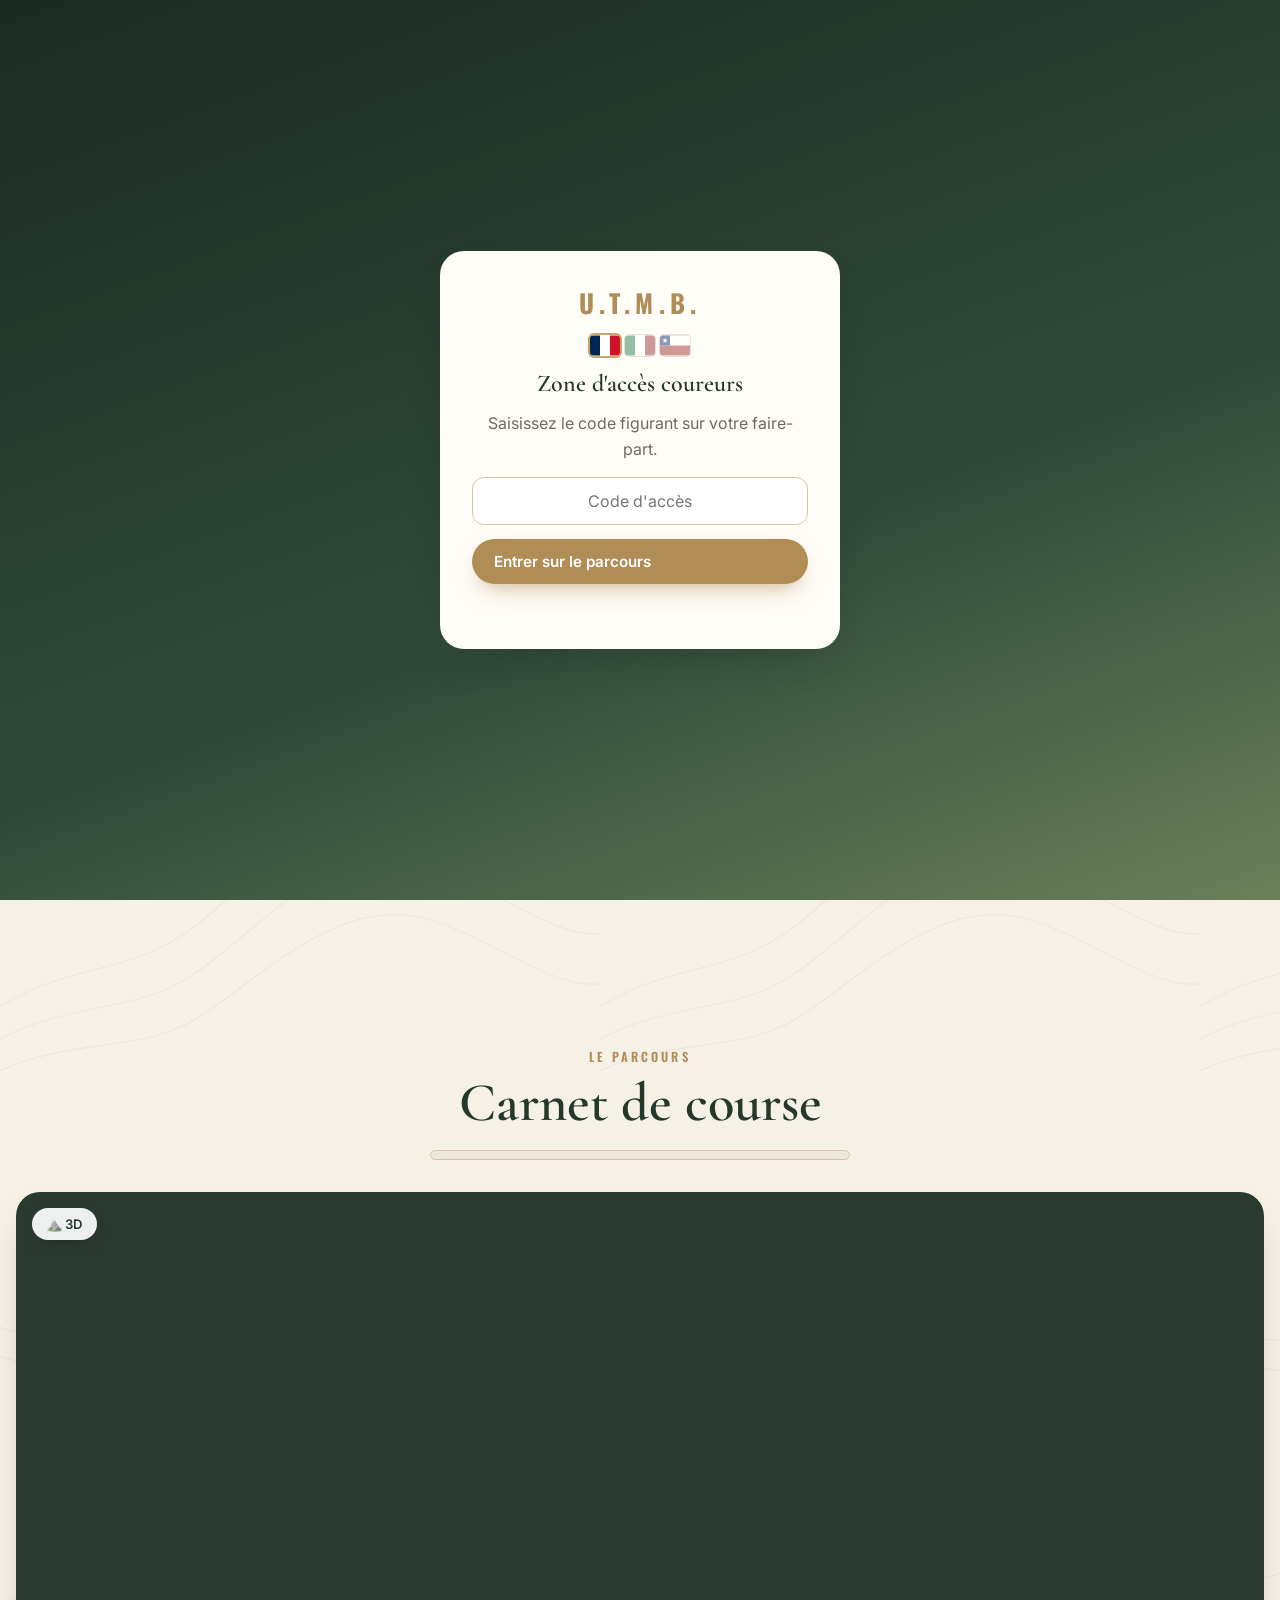
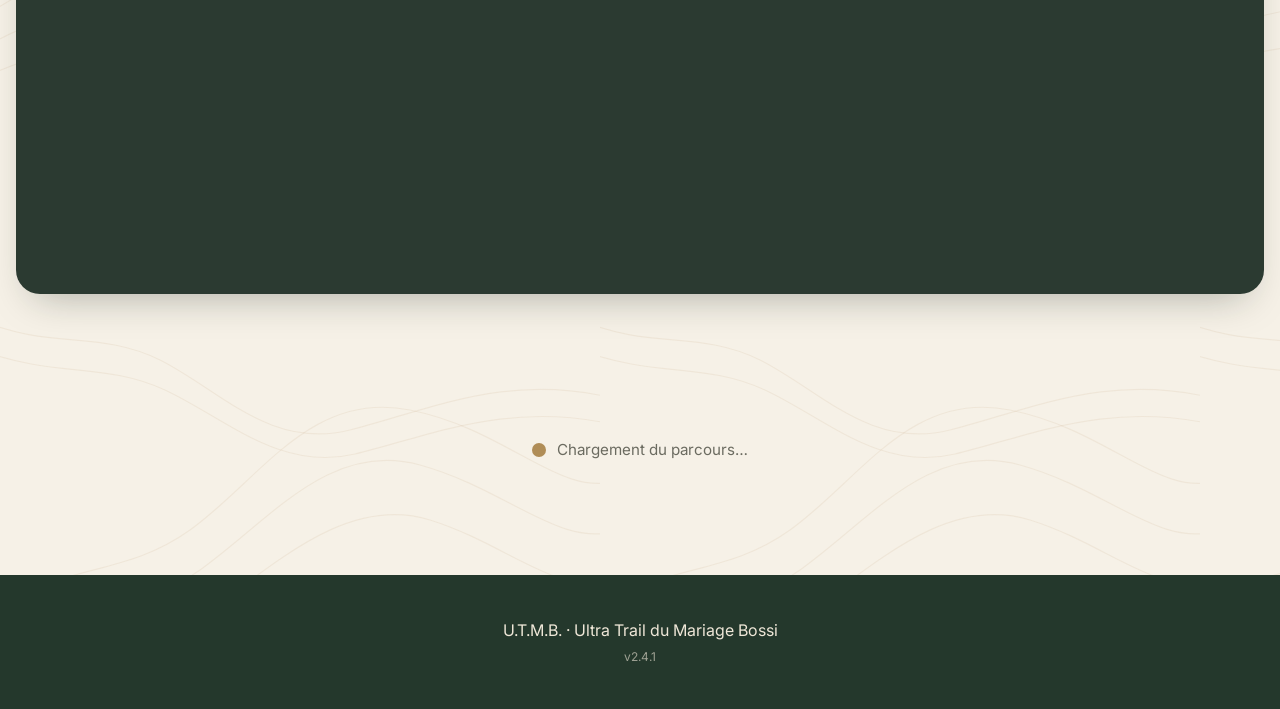
==== commit 1269718d: "Add files via upload" ====
--- a/index.html
+++ b/index.html
@@ -23,7 +23,7 @@
   <link rel="preconnect" href="https://script.google.com">
   <link rel="preconnect" href="https://script.googleusercontent.com">
   <link rel="dns-prefetch" href="https://unpkg.com">
-  <link rel="stylesheet" href="style.css?v=2.4.0">
+  <link rel="stylesheet" href="style.css?v=2.4.1">
 </head>
 <body class="chargement">
 
@@ -59,31 +59,35 @@
     <div class="hero-bg" id="heroBg"></div>
     <div class="hero-veil"></div>
     <div class="hero-content">
-      <p class="hero-kicker" id="heroLieu"></p>
-      <h1 class="hero-title" id="heroTitre">U.T.M.B.</h1>
-      <p class="hero-sub" id="heroSousTitre">Ultra Trail du Mariage Bossi</p>
-      <p class="hero-names" id="heroPrenoms"></p>
-      <div class="chrono" id="chrono" hidden>
-        <div><span id="cJ">0</span><small data-i18n="jours">jours</small></div>
-        <div><span id="cH">00</span><small data-i18n="heures">heures</small></div>
-        <div><span id="cM">00</span><small data-i18n="min">min</small></div>
-        <div><span id="cS">00</span><small data-i18n="sec">sec</small></div>
+      <div class="hero-copy">
+        <p class="hero-kicker" id="heroLieu"></p>
+        <h1 class="hero-title" id="heroTitre">U.T.M.B.</h1>
+        <p class="hero-sub" id="heroSousTitre">Ultra Trail du Mariage Bossi</p>
+        <p class="hero-names" id="heroPrenoms"></p>
+        <div class="hero-panels" aria-label="Informations avant le départ">
+          <div class="chrono" id="chrono" hidden>
+            <div><span id="cJ">0</span><small data-i18n="jours">jours</small></div>
+            <div><span id="cH">00</span><small data-i18n="heures">heures</small></div>
+            <div><span id="cM">00</span><small data-i18n="min">min</small></div>
+            <div><span id="cS">00</span><small data-i18n="sec">sec</small></div>
+          </div>
+          <!-- Altimètre : l'altitude monte au fil des jours -->
+          <div class="alti" id="alti" hidden>
+            <svg class="alti-svg" viewBox="0 0 300 70" preserveAspectRatio="none" aria-hidden="true">
+              <defs><clipPath id="altiClip"><rect id="altiClipRect" x="0" y="0" width="0" height="70"/></clipPath></defs>
+              <path id="altiBase" class="alti-base"/>
+              <path id="altiFill" class="alti-fill" clip-path="url(#altiClip)"/>
+              <circle id="altiDot" class="alti-dot" r="5" cx="0" cy="62"/>
+            </svg>
+            <div class="alti-txt">
+              <span class="alti-label" data-i18n="alti_label">Altitude du jour</span>
+              <strong><span id="altiVal">0</span> m</strong>
+              <span class="alti-max" id="altiMax"></span>
+            </div>
+          </div>
+        </div>
+        <p class="hero-date" id="heroDate"></p>
       </div>
-      <!-- Altimètre : l'altitude monte au fil des jours -->
-      <div class="alti" id="alti" hidden>
-        <svg class="alti-svg" viewBox="0 0 300 70" preserveAspectRatio="none" aria-hidden="true">
-          <defs><clipPath id="altiClip"><rect id="altiClipRect" x="0" y="0" width="0" height="70"/></clipPath></defs>
-          <path id="altiBase" class="alti-base"/>
-          <path id="altiFill" class="alti-fill" clip-path="url(#altiClip)"/>
-          <circle id="altiDot" class="alti-dot" r="5" cx="0" cy="62"/>
-        </svg>
-        <div class="alti-txt">
-          <span class="alti-label" data-i18n="alti_label">Altitude du jour</span>
-          <strong><span id="altiVal">0</span> m</strong>
-          <span class="alti-max" id="altiMax"></span>
-        </div>
-      </div>
-      <p class="hero-date" id="heroDate"></p>
     </div>
     <a href="#parcours" class="btn btn-gold btn-lg hero-cta" data-i18n="cta">Prendre le départ ↓</a>
     <div class="dossard" id="dossard" hidden>
@@ -163,10 +167,10 @@
 
   <div class="toast" id="toast" role="status" aria-live="polite"></div>
 
-  <script src="cles.js?v=2.4.0"></script>
-  <script src="config.js?v=2.4.0"></script>
-  <script src="i18n.js?v=2.4.0"></script>
-  <script src="app.js?v=2.4.0"></script>
+  <script src="cles.js?v=2.4.1"></script>
+  <script src="config.js?v=2.4.1"></script>
+  <script src="i18n.js?v=2.4.1"></script>
+  <script src="app.js?v=2.4.1"></script>
 </body>
 </html>
 
--- a/style.css
+++ b/style.css
@@ -1,4 +1,4 @@
-/* UTMB — Alpin chic & champêtre — V2.4.0 */
+/* UTMB — Alpin chic & champêtre — V2.4.1 */
 :root{
   --forest:#24382c; --forest-2:#2f4a3a; --moss:#6b7f5a; --sage:#a9b79a;
   --cream:#f6f1e7; --linen:#efe7d8; --sand:#d8c3a5; --gold:#b08d57; --gold-2:#c9a66b;
@@ -62,7 +62,9 @@
 .hero-bg.empty::after{content:"";position:absolute;inset:auto 0 0 0;height:55%;background:
   url("data:image/svg+xml,%3Csvg xmlns='http://www.w3.org/2000/svg' viewBox='0 0 1440 400' preserveAspectRatio='none'%3E%3Cpath fill='%23ffffff' fill-opacity='.08' d='M0 400 L0 260 L180 120 L300 220 L470 40 L640 230 L760 150 L900 260 L1060 90 L1220 240 L1440 140 L1440 400Z'/%3E%3Cpath fill='%23ffffff' fill-opacity='.12' d='M0 400 L0 320 L220 210 L380 300 L560 170 L720 300 L880 230 L1040 320 L1240 200 L1440 290 L1440 400Z'/%3E%3C/svg%3E") bottom/100% 100% no-repeat}
 .hero-veil{position:absolute;inset:0;pointer-events:none;background:linear-gradient(180deg,rgba(20,30,24,.55) 0%,rgba(20,30,24,.25) 45%,rgba(20,30,24,.7) 100%)}
-.hero-content{position:relative;z-index:2;padding:7rem 1.2rem 7.5rem;max-width:900px;width:100%;min-width:0}
+/* Le texte reste centré ; les deux panneaux occupent les côtés sans masquer le cœur de la photo. */
+.hero-content{position:relative;z-index:2;display:grid;place-items:center;min-height:100svh;width:100%;min-width:0;padding:6.2rem 1.2rem 14rem}
+.hero-copy{width:100%;max-width:900px;min-width:0}
 .hero-kicker{font:600 .85rem var(--race);letter-spacing:.3em;text-transform:uppercase;color:var(--sand);margin:0 0 1rem}
 .hero-title{font-family:var(--race);font-weight:700;font-size:clamp(3.6rem,13vw,9rem);letter-spacing:.08em;line-height:.95;text-shadow:0 8px 30px rgba(0,0,0,.35)}
 .hero-sub{font:italic 500 clamp(1.3rem,3.6vw,2.1rem) var(--serif);margin:.4rem 0 1.4rem;color:var(--linen)}
@@ -70,13 +72,15 @@
 .hero-date{font-size:.95rem;letter-spacing:.12em;text-transform:uppercase;color:var(--sand);margin:.4rem 0 2rem}
 .hero-cta{position:absolute;z-index:4;left:50%;bottom:max(2rem,env(safe-area-inset-bottom));transform:translateX(-50%);white-space:nowrap}
 .hero-cta:hover{transform:translate(-50%,-2px)}
-.chrono{display:inline-grid;grid-template-columns:repeat(4,minmax(64px,1fr));gap:.5rem;margin:0 0 .8rem;padding:.7rem;border-radius:14px;background:rgba(0,0,0,.35);border:1px solid rgba(255,255,255,.18);backdrop-filter:blur(4px)}
+.hero-panels{position:absolute;z-index:3;left:clamp(1.5rem,5vw,5rem);right:clamp(1.5rem,5vw,5rem);bottom:clamp(6.8rem,12vh,8.5rem);display:grid;grid-template-columns:minmax(290px,360px) minmax(290px,360px);justify-content:space-between;align-items:stretch;gap:clamp(1.5rem,4vw,4rem);pointer-events:none}
+.hero-panels > *{pointer-events:auto}
+.chrono{display:grid;grid-template-columns:repeat(4,minmax(58px,1fr));align-items:center;gap:.35rem;width:100%;min-height:94px;margin:0;padding:.65rem .75rem;border-radius:16px;background:rgba(10,17,13,.28);border:1px solid rgba(255,255,255,.2);box-shadow:0 14px 34px -22px rgba(0,0,0,.9);backdrop-filter:blur(10px) saturate(110%);-webkit-backdrop-filter:blur(10px) saturate(110%)}
 .chrono div{display:flex;flex-direction:column;align-items:center}
 .chrono span{font:600 clamp(1.6rem,5vw,2.4rem) var(--race);color:#fff;font-variant-numeric:tabular-nums}
 .chrono small{font-size:.65rem;letter-spacing:.2em;text-transform:uppercase;color:var(--sand)}
 
 /* Altimètre */
-.alti{display:flex;align-items:center;gap:1rem;max-width:460px;width:100%;margin:0 auto .4rem;padding:.6rem .9rem;border-radius:14px;background:rgba(0,0,0,.3);border:1px solid rgba(255,255,255,.15);backdrop-filter:blur(4px)}
+.alti{display:flex;align-items:center;gap:.85rem;max-width:none;width:100%;min-height:94px;margin:0;padding:.65rem .8rem;border-radius:16px;background:rgba(10,17,13,.28);border:1px solid rgba(255,255,255,.2);box-shadow:0 14px 34px -22px rgba(0,0,0,.9);backdrop-filter:blur(10px) saturate(110%);-webkit-backdrop-filter:blur(10px) saturate(110%)}
 .alti-svg{flex:1;height:56px;min-width:0}
 .alti-base{fill:rgba(255,255,255,.14);stroke:rgba(255,255,255,.35);stroke-width:1}
 .alti-fill{fill:var(--gold-2);opacity:.9}
@@ -314,7 +318,10 @@
   .nav-links a.nl-gal{background:var(--moss)}
   .nl-txt{display:none}
   .nl-num{display:inline}
-  .hero-content{padding:6.4rem 1rem 3.5rem}
+  /* Tablettes : panneaux toujours latéraux, plus resserrés. */
+  .hero-content{padding:5.8rem 1rem 12.5rem}
+  .hero-panels{left:1rem;right:1rem;bottom:5.8rem;grid-template-columns:repeat(2,minmax(0,1fr));gap:.75rem}
+  .chrono,.alti{min-height:86px}
   .hero-bg .slide img{object-position:var(--pxm,var(--px,50%)) var(--pym,var(--py,50%));transform-origin:var(--pxm,var(--px,50%)) var(--pym,var(--py,50%))}
   .badge-inline{display:none}
   .badge-coin{display:block;position:absolute;right:1rem;bottom:.75rem;font-size:.58rem;padding:.14rem .5rem;letter-spacing:.08em;white-space:nowrap;z-index:1}
@@ -327,10 +334,11 @@
   .hero-cta:hover{transform:translate(-50%,50%)}
   .intro{padding-top:4.5rem}
 .hero-title{letter-spacing:.04em}
-  .chrono{grid-template-columns:repeat(4,minmax(0,1fr));width:100%;max-width:380px;gap:.3rem;padding:.6rem .4rem}
-  .chrono small{letter-spacing:.1em}
-  .alti{gap:.6rem;padding:.5rem .7rem}
-  .alti-txt strong{font-size:1.25rem}
+  .chrono{grid-template-columns:repeat(4,minmax(0,1fr));width:100%;max-width:none;gap:.25rem;padding:.55rem .35rem}
+  .chrono small{letter-spacing:.08em}
+  .alti{gap:.5rem;padding:.5rem .6rem}
+  .alti-svg{height:48px}
+  .alti-txt strong{font-size:1.18rem}
   .map{height:62vh;min-height:380px}
   .cp-panel{position:static;width:auto;flex-direction:row;overflow-x:auto;padding:1rem .2rem .4rem;scroll-snap-type:x mandatory}
   .cp{min-width:230px;scroll-snap-align:start}
@@ -362,8 +370,31 @@
     .lb-prev{left:1.2rem}.lb-next{right:1.2rem}
     .lb-count{bottom:1.9rem}
 }
+/* Téléphones : empilement central compact. Le bloc reste dans le flux pour ne jamais chevaucher le CTA. */
+@media (max-width:699px), (max-height:520px) and (pointer:coarse){
+  .hero-content{min-height:100svh;padding:5.2rem .75rem 4.9rem}
+  .hero-copy{max-width:430px}
+  .hero-kicker{font-size:.72rem;letter-spacing:.22em;margin-bottom:.55rem}
+  .hero-title{font-size:clamp(3.6rem,20vw,6.2rem)}
+  .hero-sub{margin:.25rem 0 .7rem}
+  .hero-names{margin:0 0 .55rem}
+  .hero-panels{position:static;display:flex;flex-direction:column;width:min(100%,380px);margin:.65rem auto .35rem;gap:.4rem;pointer-events:auto}
+  .chrono,.alti{min-height:0;border-radius:13px;background:rgba(10,17,13,.24);box-shadow:0 10px 24px -20px rgba(0,0,0,.95);backdrop-filter:blur(8px);-webkit-backdrop-filter:blur(8px)}
+  .chrono{min-height:62px;padding:.38rem .35rem}
+  .chrono span{font-size:clamp(1.45rem,7vw,1.9rem);line-height:1.05}
+  .chrono small{font-size:.56rem;letter-spacing:.07em}
+  .alti{min-height:52px;padding:.32rem .55rem;gap:.45rem}
+  .alti-svg{height:40px}
+  .alti-label{font-size:.54rem;letter-spacing:.12em}
+  .alti-txt strong{font-size:1.05rem}
+  .alti-max{display:none}
+  .hero-date{font-size:.78rem;line-height:1.3;margin:.3rem 0 .5rem}
+}
 @media (max-width:360px){
   .nav-logo{display:none}
+  .hero-content{padding-left:.55rem;padding-right:.55rem}
+  .hero-panels{width:100%}
+  .chrono{gap:.15rem;padding-left:.2rem;padding-right:.2rem}
 }
 /* Mode appli installée */
 @media (display-mode:standalone){ .hero{min-height:100vh} }
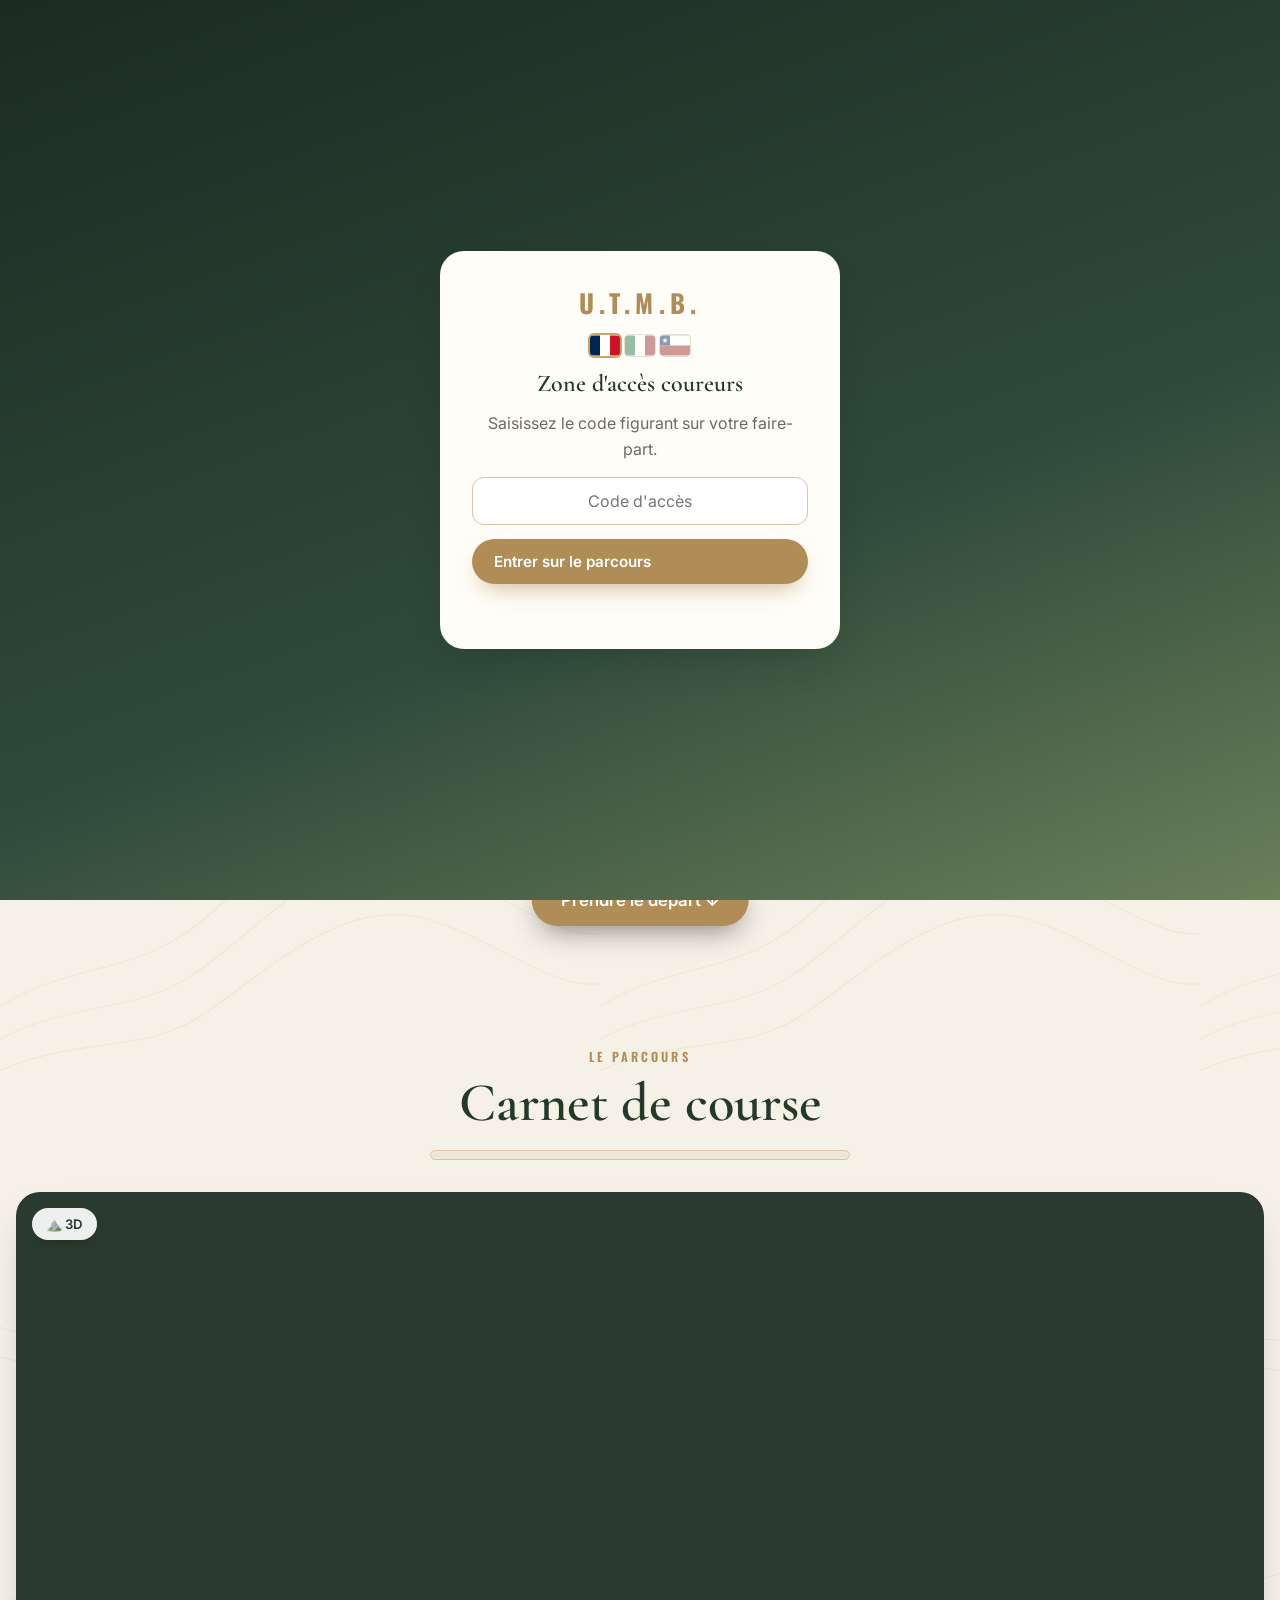
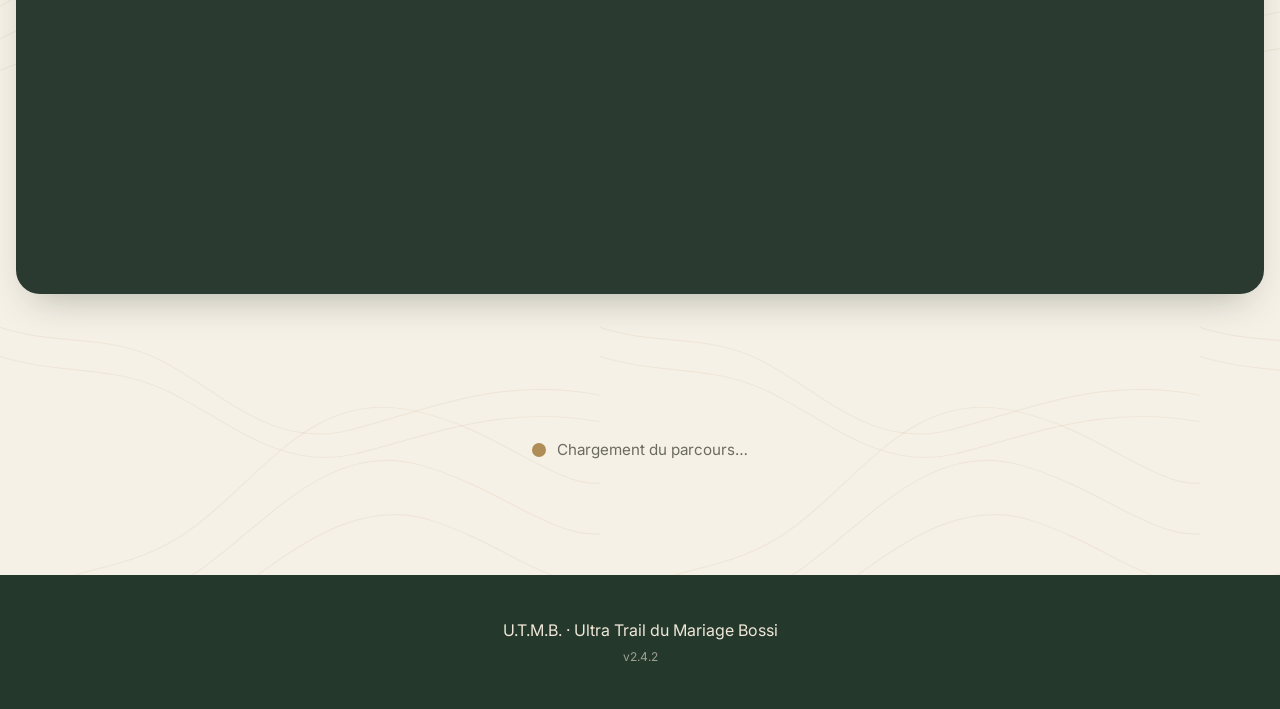
==== commit 79d4eea0: "Add files via upload" ====
--- a/index.html
+++ b/index.html
@@ -23,7 +23,7 @@
   <link rel="preconnect" href="https://script.google.com">
   <link rel="preconnect" href="https://script.googleusercontent.com">
   <link rel="dns-prefetch" href="https://unpkg.com">
-  <link rel="stylesheet" href="style.css?v=2.4.1">
+  <link rel="stylesheet" href="style.css?v=2.4.2">
 </head>
 <body class="chargement">
 
@@ -167,10 +167,10 @@
 
   <div class="toast" id="toast" role="status" aria-live="polite"></div>
 
-  <script src="cles.js?v=2.4.1"></script>
-  <script src="config.js?v=2.4.1"></script>
-  <script src="i18n.js?v=2.4.1"></script>
-  <script src="app.js?v=2.4.1"></script>
+  <script src="cles.js?v=2.4.2"></script>
+  <script src="config.js?v=2.4.2"></script>
+  <script src="i18n.js?v=2.4.2"></script>
+  <script src="app.js?v=2.4.2"></script>
 </body>
 </html>
 
--- a/style.css
+++ b/style.css
@@ -1,4 +1,4 @@
-/* UTMB — Alpin chic & champêtre — V2.4.1 */
+/* UTMB — Alpin chic & champêtre — V2.4.2 */
 :root{
   --forest:#24382c; --forest-2:#2f4a3a; --moss:#6b7f5a; --sage:#a9b79a;
   --cream:#f6f1e7; --linen:#efe7d8; --sand:#d8c3a5; --gold:#b08d57; --gold-2:#c9a66b;
@@ -70,8 +70,9 @@
 .hero-sub{font:italic 500 clamp(1.3rem,3.6vw,2.1rem) var(--serif);margin:.4rem 0 1.4rem;color:var(--linen)}
 .hero-names{font:600 clamp(1.8rem,5vw,3rem) var(--serif);margin:0 0 1.4rem}
 .hero-date{font-size:.95rem;letter-spacing:.12em;text-transform:uppercase;color:var(--sand);margin:.4rem 0 2rem}
-.hero-cta{position:absolute;z-index:4;left:50%;bottom:max(2rem,env(safe-area-inset-bottom));transform:translateX(-50%);white-space:nowrap}
-.hero-cta:hover{transform:translate(-50%,-2px)}
+/* Le CTA chevauche toujours la limite entre la photo d’accueil et la section suivante. */
+.hero-cta{position:absolute;z-index:4;left:50%;bottom:0;transform:translate(-50%,50%);white-space:nowrap;box-shadow:0 12px 28px -8px rgba(0,0,0,.45)}
+.hero-cta:hover{transform:translate(-50%,calc(50% - 2px))}
 .hero-panels{position:absolute;z-index:3;left:clamp(1.5rem,5vw,5rem);right:clamp(1.5rem,5vw,5rem);bottom:clamp(6.8rem,12vh,8.5rem);display:grid;grid-template-columns:minmax(290px,360px) minmax(290px,360px);justify-content:space-between;align-items:stretch;gap:clamp(1.5rem,4vw,4rem);pointer-events:none}
 .hero-panels > *{pointer-events:auto}
 .chrono{display:grid;grid-template-columns:repeat(4,minmax(58px,1fr));align-items:center;gap:.35rem;width:100%;min-height:94px;margin:0;padding:.65rem .75rem;border-radius:16px;background:rgba(10,17,13,.28);border:1px solid rgba(255,255,255,.2);box-shadow:0 14px 34px -22px rgba(0,0,0,.9);backdrop-filter:blur(10px) saturate(110%);-webkit-backdrop-filter:blur(10px) saturate(110%)}
@@ -239,7 +240,8 @@
 .form-msg.ok{color:var(--forest-2)}.form-msg.err{color:#b04030}
 .form-off{font-size:.85rem;color:var(--muted);font-style:italic}
 .form-deadline{grid-column:1/-1;display:flex;align-items:center;gap:.8rem;min-width:0;padding:.85rem 1rem;border:1px solid rgba(176,141,87,.42);border-left:4px solid var(--gold);border-radius:14px;background:linear-gradient(135deg,#fffdf8,#f4ecdd);box-shadow:0 8px 20px -16px rgba(36,56,44,.65);color:var(--forest)}
-.form-deadline-icon{flex:0 0 2.25rem;width:2.25rem;height:2.25rem;display:grid;place-items:center;border-radius:50%;background:var(--forest);font-size:1.05rem}
+.form-deadline-icon{flex:0 0 2.25rem;width:2.25rem;height:2.25rem;display:grid;place-items:center;border-radius:50%;background:var(--forest);color:var(--sand)}
+.form-deadline-icon svg{width:1.1rem;height:1.1rem;display:block;fill:none;stroke:currentColor;stroke-width:1.8;stroke-linecap:round;stroke-linejoin:round}
 .form-deadline-text{display:flex;flex-wrap:wrap;align-items:baseline;gap:.2rem .55rem;min-width:0;line-height:1.25}
 .form-deadline-label{font:600 .72rem var(--race);letter-spacing:.12em;text-transform:uppercase;color:var(--gold);overflow-wrap:anywhere}
 .form-deadline-date{font:700 clamp(.95rem,2.3vw,1.08rem) var(--sans);color:var(--forest);overflow-wrap:anywhere}
@@ -330,8 +332,6 @@
   .cp .badge-coin{right:.7rem;bottom:.5rem;font-size:.52rem}
   .cp.is-new{padding-bottom:1.6rem}
   .stage-head{padding-right:1.2rem}
-  .hero-cta{bottom:0;transform:translate(-50%,50%);box-shadow:0 12px 28px -8px rgba(0,0,0,.45)}
-  .hero-cta:hover{transform:translate(-50%,50%)}
   .intro{padding-top:4.5rem}
 .hero-title{letter-spacing:.04em}
   .chrono{grid-template-columns:repeat(4,minmax(0,1fr));width:100%;max-width:none;gap:.25rem;padding:.55rem .35rem}
